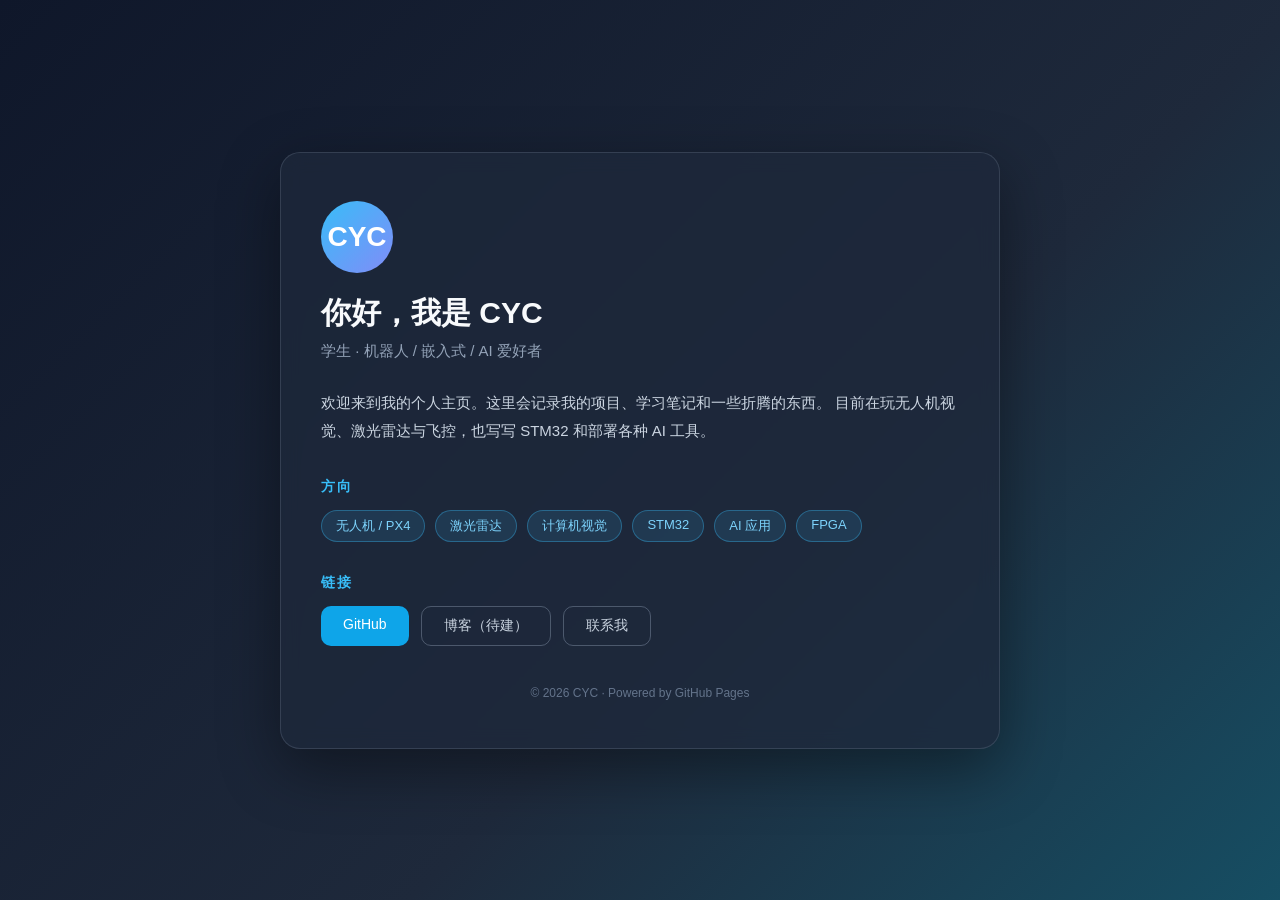
==== index.html @ 7497522f "init: 个人主页第一版" ====
<!DOCTYPE html>
<html lang="zh-CN">
<head>
<meta charset="UTF-8">
<meta name="viewport" content="width=device-width, initial-scale=1.0">
<title>CYC 的主页</title>
<style>
  * { margin: 0; padding: 0; box-sizing: border-box; }
  body {
    font-family: "PingFang SC", "Microsoft YaHei", "Noto Sans CJK SC", sans-serif;
    background: linear-gradient(135deg, #0f172a 0%, #1e293b 60%, #164e63 100%);
    color: #e2e8f0;
    min-height: 100vh;
    display: flex;
    align-items: center;
    justify-content: center;
    padding: 24px;
  }
  .card {
    max-width: 720px;
    width: 100%;
    background: rgba(30, 41, 59, 0.75);
    border: 1px solid rgba(148, 163, 184, 0.2);
    border-radius: 20px;
    padding: 48px 40px;
    backdrop-filter: blur(10px);
    box-shadow: 0 20px 60px rgba(0,0,0,0.4);
  }
  .avatar {
    width: 72px; height: 72px;
    border-radius: 50%;
    background: linear-gradient(135deg, #38bdf8, #818cf8);
    display: flex; align-items: center; justify-content: center;
    font-size: 28px; font-weight: 700; color: #fff;
    margin-bottom: 20px;
  }
  h1 { font-size: 30px; margin-bottom: 8px; color: #f8fafc; }
  .subtitle { color: #94a3b8; font-size: 15px; margin-bottom: 28px; }
  .intro { line-height: 1.9; font-size: 15px; color: #cbd5e1; margin-bottom: 32px; }
  h2 {
    font-size: 14px; letter-spacing: 2px; text-transform: uppercase;
    color: #38bdf8; margin-bottom: 14px;
  }
  .tags { display: flex; flex-wrap: wrap; gap: 10px; margin-bottom: 32px; }
  .tag {
    background: rgba(56, 189, 248, 0.12);
    border: 1px solid rgba(56, 189, 248, 0.35);
    color: #7dd3fc;
    padding: 6px 14px;
    border-radius: 999px;
    font-size: 13px;
  }
  .links { display: flex; flex-wrap: wrap; gap: 12px; }
  .btn {
    display: inline-block;
    padding: 10px 22px;
    border-radius: 10px;
    text-decoration: none;
    font-size: 14px;
    transition: all .2s ease;
  }
  .btn-primary { background: #0ea5e9; color: #fff; }
  .btn-primary:hover { background: #0284c7; transform: translateY(-2px); }
  .btn-ghost { border: 1px solid rgba(148,163,184,.4); color: #cbd5e1; }
  .btn-ghost:hover { border-color: #38bdf8; color: #7dd3fc; transform: translateY(-2px); }
  footer { margin-top: 40px; color: #64748b; font-size: 12px; text-align: center; }
</style>
</head>
<body>
  <main class="card">
    <div class="avatar">CYC</div>
    <h1>你好，我是 CYC</h1>
    <p class="subtitle">学生 · 机器人 / 嵌入式 / AI 爱好者</p>
    <p class="intro">
      欢迎来到我的个人主页。这里会记录我的项目、学习笔记和一些折腾的东西。
      目前在玩无人机视觉、激光雷达与飞控，也写写 STM32 和部署各种 AI 工具。
    </p>

    <h2>方向</h2>
    <div class="tags">
      <span class="tag">无人机 / PX4</span>
      <span class="tag">激光雷达</span>
      <span class="tag">计算机视觉</span>
      <span class="tag">STM32</span>
      <span class="tag">AI 应用</span>
      <span class="tag">FPGA</span>
    </div>

    <h2>链接</h2>
    <div class="links">
      <a class="btn btn-primary" href="https://github.com/zmjjcjb" target="_blank" rel="noopener">GitHub</a>
      <a class="btn btn-ghost" href="#" >博客（待建）</a>
      <a class="btn btn-ghost" href="mailto:you@example.com">联系我</a>
    </div>

    <footer>© 2026 CYC · Powered by GitHub Pages</footer>
  </main>
</body>
</html>
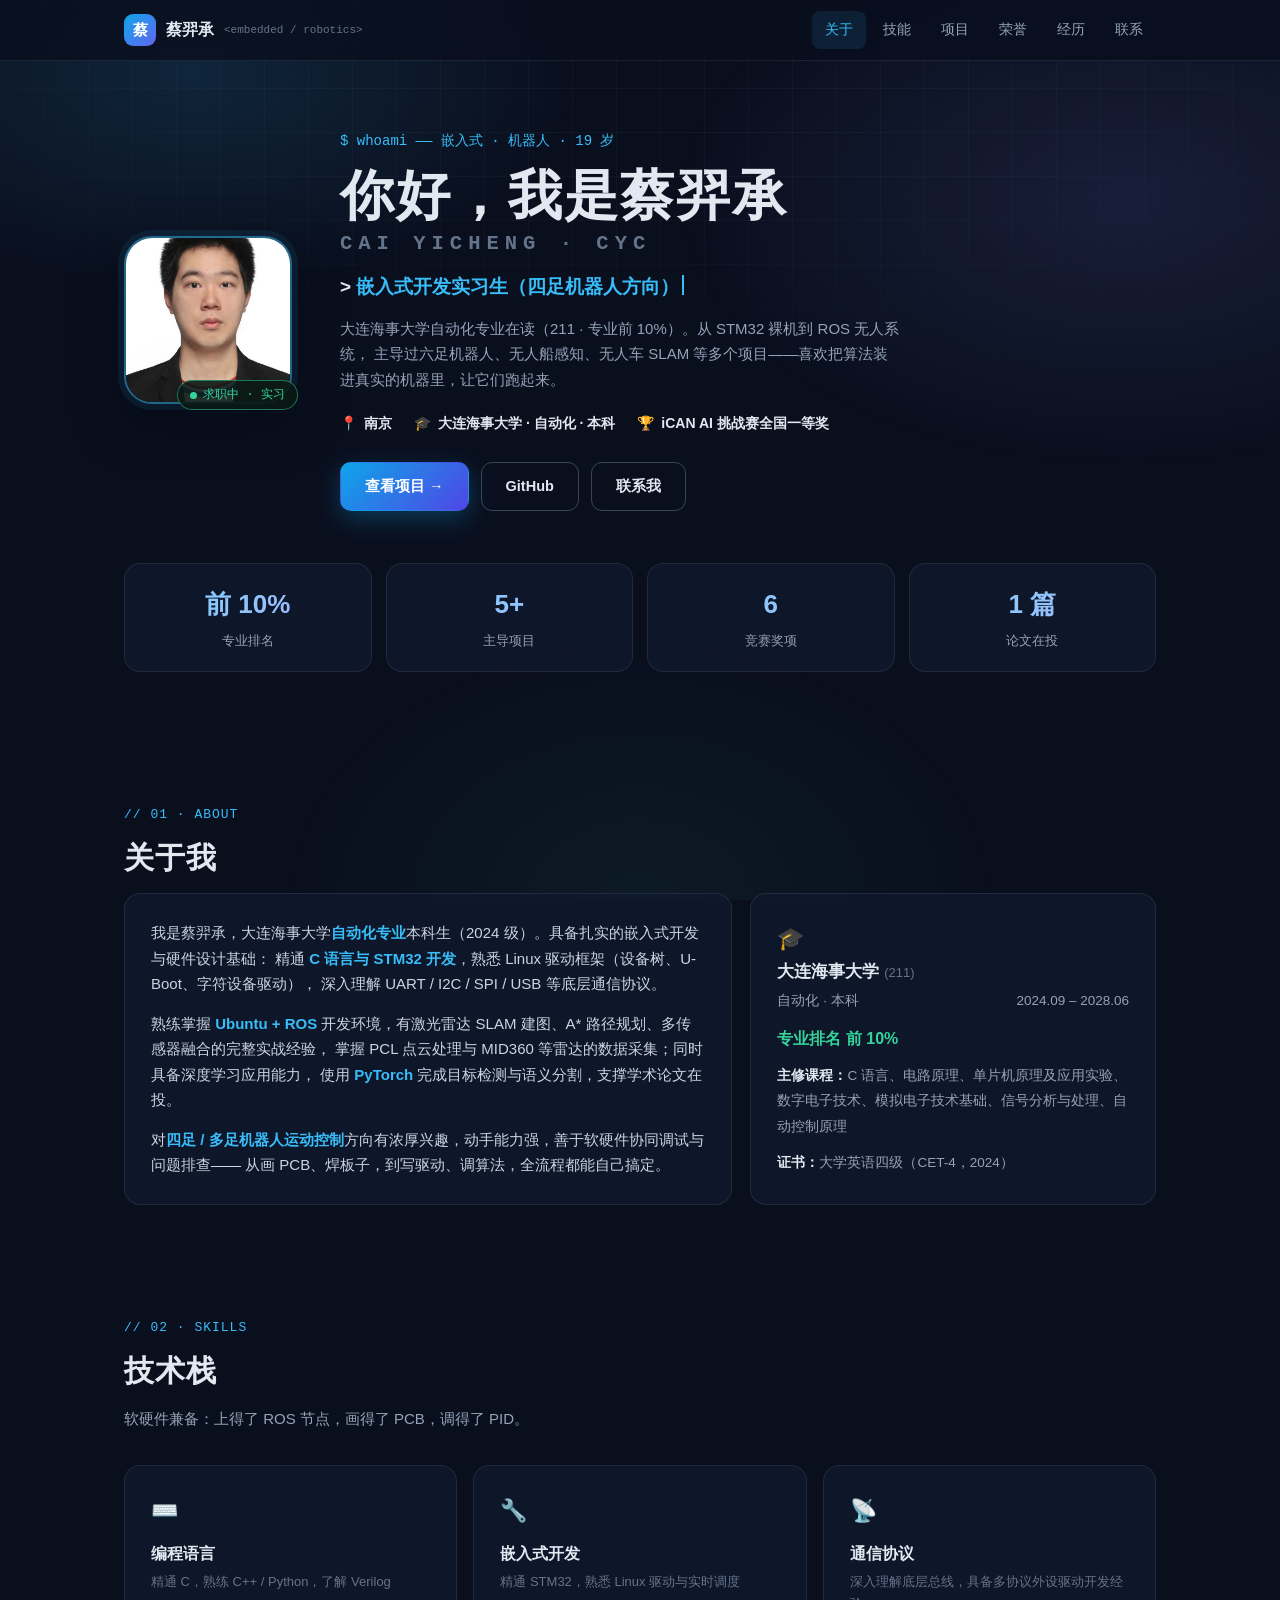
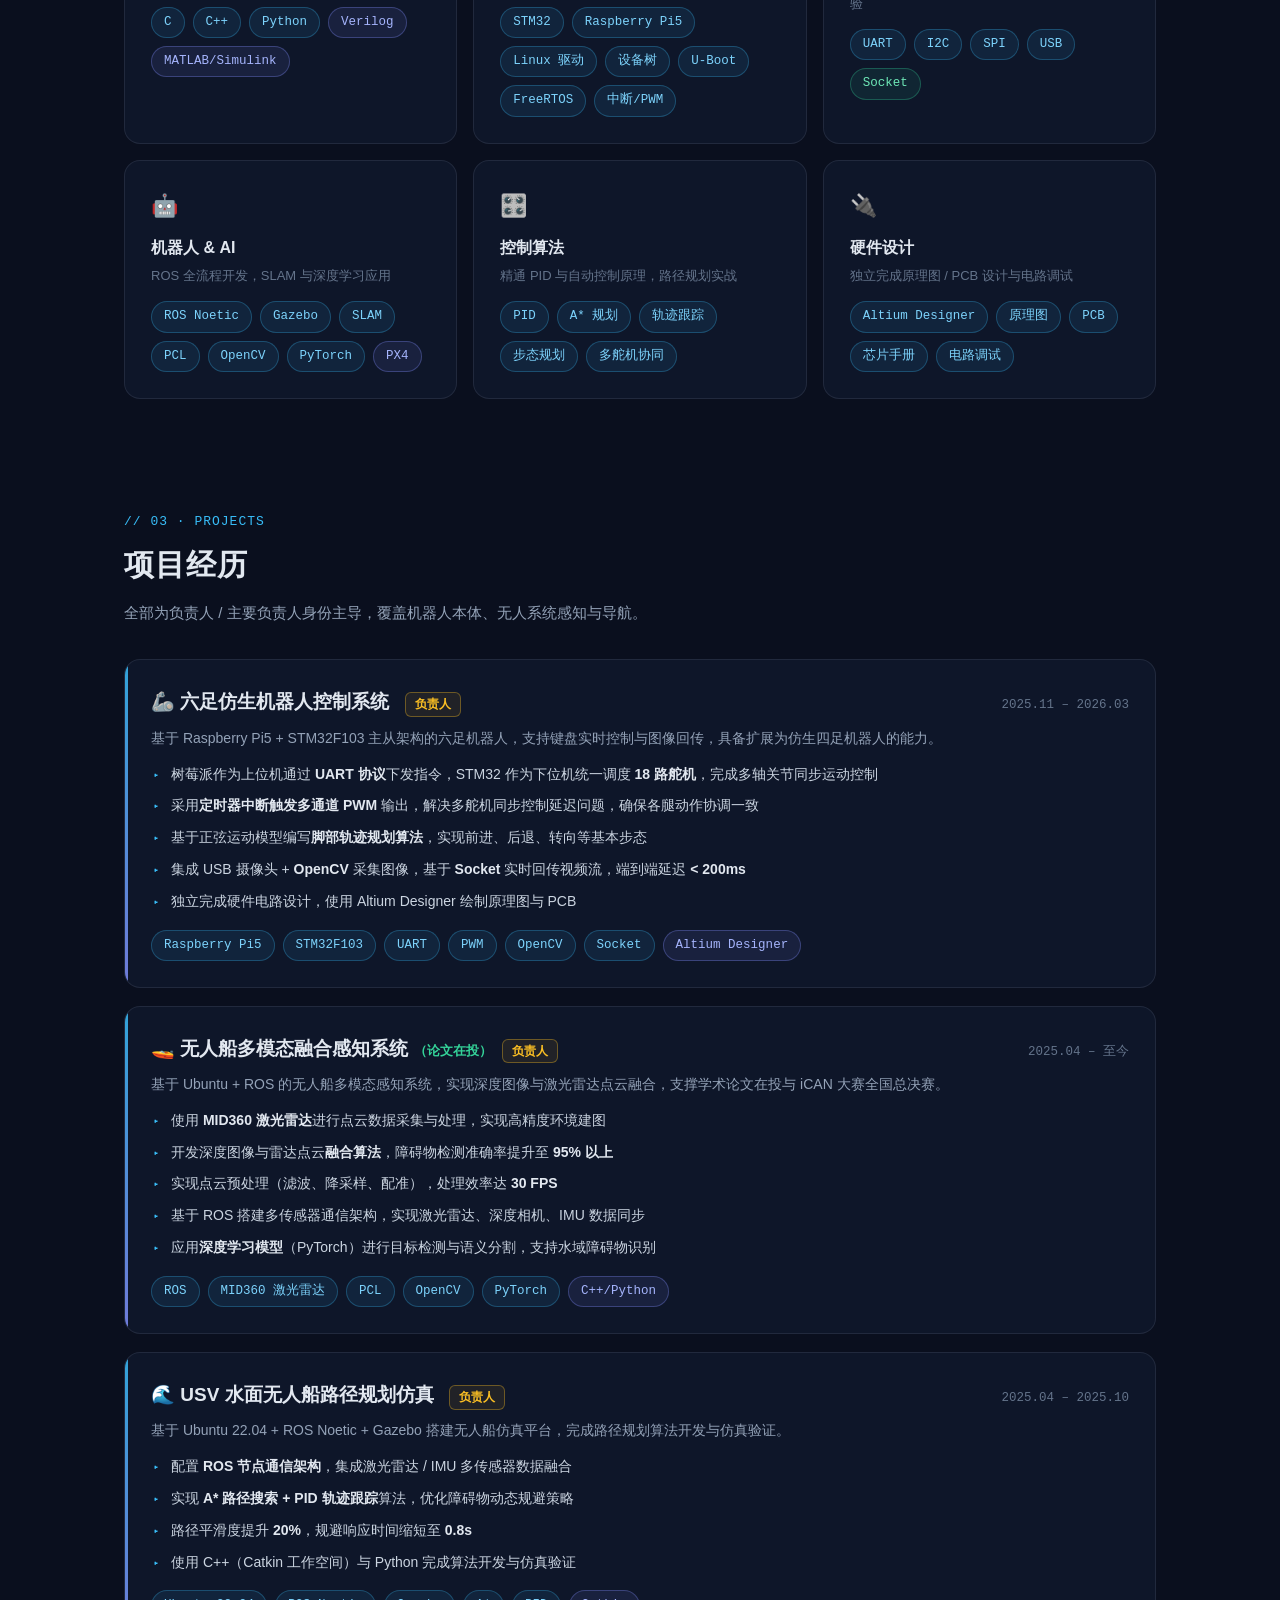
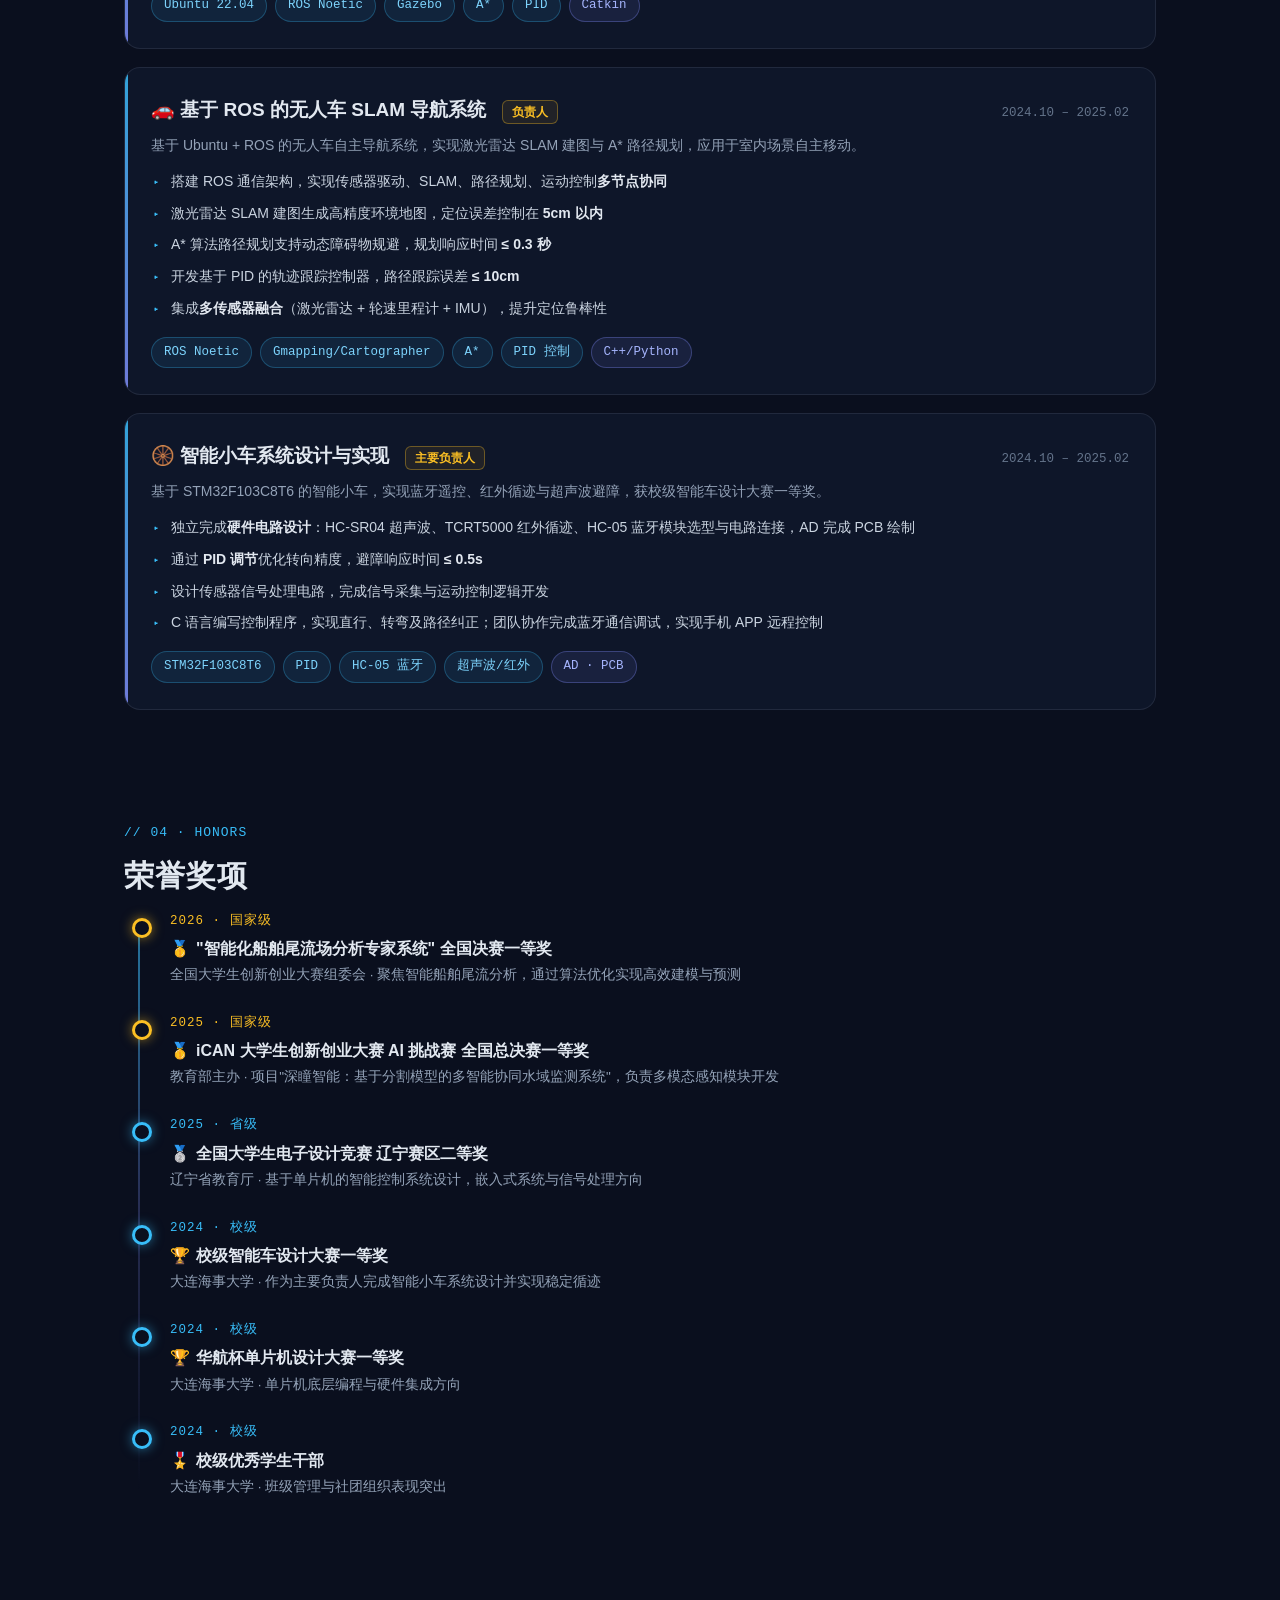
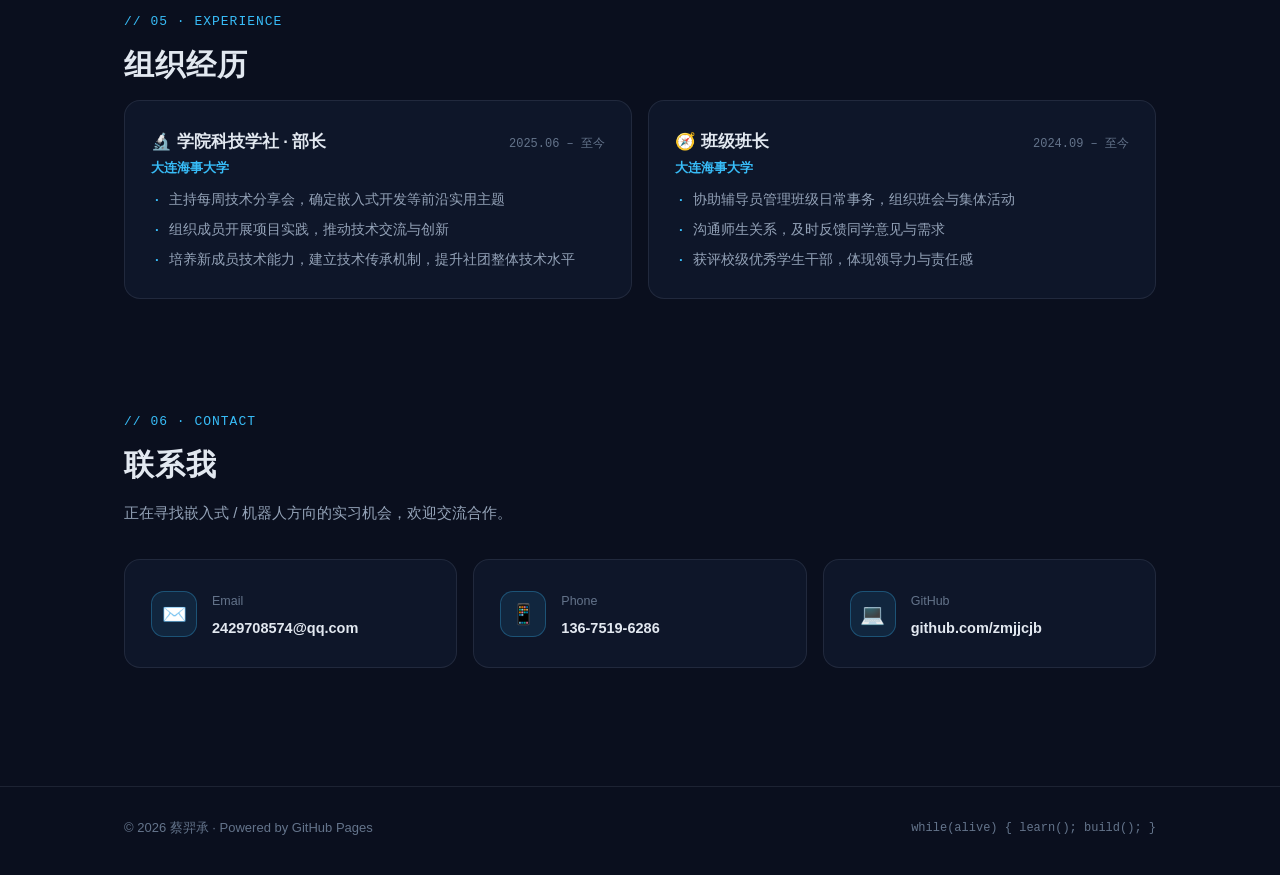
==== commit f30918e4: "feat: 基于简历重构个人主页（头像/关于/技能/项目/荣誉/经历/联系）" ====
--- a/index.html
+++ b/index.html
@@ -3,97 +3,648 @@
 <head>
 <meta charset="UTF-8">
 <meta name="viewport" content="width=device-width, initial-scale=1.0">
-<title>CYC 的主页</title>
+<title>蔡羿承 · 个人主页 | 嵌入式 / 机器人开发</title>
+<meta name="description" content="蔡羿承 —— 大连海事大学自动化专业本科生，专注嵌入式开发与机器人运动控制：STM32、Linux 驱动、ROS、SLAM、四足/六足机器人。">
+<link rel="icon" href="data:image/svg+xml,%3Csvg xmlns='http://www.w3.org/2000/svg' viewBox='0 0 100 100'%3E%3Crect width='100' height='100' rx='20' fill='%230ea5e9'/%3E%3Ctext x='50' y='68' font-size='52' text-anchor='middle' fill='white' font-family='sans-serif' font-weight='bold'%3E蔡%3C/text%3E%3C/svg%3E">
 <style>
+  :root {
+    --bg: #0a0f1e;
+    --bg-soft: #0d1526;
+    --card: rgba(17, 26, 46, .72);
+    --card-hover: rgba(23, 34, 58, .85);
+    --border: rgba(148, 163, 184, .14);
+    --border-hover: rgba(56, 189, 248, .45);
+    --text: #e2e8f0;
+    --muted: #94a3b8;
+    --dim: #64748b;
+    --accent: #38bdf8;
+    --accent-2: #818cf8;
+    --green: #34d399;
+    --amber: #fbbf24;
+    --mono: "JetBrains Mono", "SFMono-Regular", Consolas, "Courier New", monospace;
+  }
   * { margin: 0; padding: 0; box-sizing: border-box; }
+  html { scroll-behavior: smooth; }
   body {
-    font-family: "PingFang SC", "Microsoft YaHei", "Noto Sans CJK SC", sans-serif;
-    background: linear-gradient(135deg, #0f172a 0%, #1e293b 60%, #164e63 100%);
-    color: #e2e8f0;
-    min-height: 100vh;
-    display: flex;
-    align-items: center;
-    justify-content: center;
-    padding: 24px;
-  }
+    font-family: "PingFang SC", "HarmonyOS Sans SC", "Microsoft YaHei", "Noto Sans CJK SC", sans-serif;
+    background: var(--bg);
+    color: var(--text);
+    line-height: 1.7;
+    overflow-x: hidden;
+  }
+  ::selection { background: rgba(56, 189, 248, .35); }
+
+  /* ---------- 背景装饰：网格 + 光晕 ---------- */
+  .bg-deco { position: fixed; inset: 0; z-index: -1; pointer-events: none; }
+  .bg-deco::before {
+    content: ""; position: absolute; inset: 0;
+    background-image:
+      linear-gradient(rgba(148,163,184,.05) 1px, transparent 1px),
+      linear-gradient(90deg, rgba(148,163,184,.05) 1px, transparent 1px);
+    background-size: 44px 44px;
+    mask-image: radial-gradient(ellipse 90% 60% at 50% 0%, #000 30%, transparent 75%);
+  }
+  .bg-deco::after {
+    content: ""; position: absolute; inset: 0;
+    background:
+      radial-gradient(600px 340px at 15% 8%, rgba(56,189,248,.13), transparent 65%),
+      radial-gradient(700px 420px at 88% 22%, rgba(129,140,248,.12), transparent 65%),
+      radial-gradient(520px 380px at 50% 100%, rgba(52,211,153,.06), transparent 70%);
+  }
+
+  .wrap { max-width: 1080px; margin: 0 auto; padding: 0 24px; }
+
+  /* ---------- 导航 ---------- */
+  nav {
+    position: fixed; top: 0; left: 0; right: 0; z-index: 100;
+    background: rgba(10, 15, 30, .78);
+    backdrop-filter: blur(14px);
+    -webkit-backdrop-filter: blur(14px);
+    border-bottom: 1px solid var(--border);
+  }
+  .nav-inner { display: flex; align-items: center; justify-content: space-between; height: 60px; }
+  .logo { display: flex; align-items: center; gap: 10px; text-decoration: none; color: var(--text); font-weight: 700; }
+  .logo-chip {
+    width: 32px; height: 32px; border-radius: 9px; flex: none;
+    background: linear-gradient(135deg, #0ea5e9, #6366f1);
+    display: grid; place-items: center; font-size: 15px; color: #fff;
+  }
+  .logo small { color: var(--dim); font-weight: 400; font-family: var(--mono); font-size: 11px; }
+  .nav-links { display: flex; gap: 4px; }
+  .nav-links a {
+    color: var(--muted); text-decoration: none; font-size: 14px;
+    padding: 7px 13px; border-radius: 8px; transition: all .2s;
+  }
+  .nav-links a:hover { color: var(--text); background: rgba(148,163,184,.08); }
+  .nav-links a.active { color: var(--accent); background: rgba(56,189,248,.1); }
+  #menuBtn { display: none; background: none; border: 1px solid var(--border); color: var(--text); border-radius: 8px; width: 36px; height: 36px; cursor: pointer; font-size: 16px; }
+
+  /* ---------- 通用 ---------- */
+  section { padding: 92px 0 20px; }
+  .sec-label { font-family: var(--mono); color: var(--accent); font-size: 13px; letter-spacing: 1px; }
+  .sec-title { font-size: 30px; font-weight: 800; margin: 6px 0 10px; letter-spacing: 1px; }
+  .sec-desc { color: var(--muted); max-width: 640px; margin-bottom: 34px; font-size: 15px; }
+  .reveal { opacity: 0; transform: translateY(26px); transition: opacity .7s ease, transform .7s ease; }
+  .reveal.on { opacity: 1; transform: none; }
+
   .card {
-    max-width: 720px;
-    width: 100%;
-    background: rgba(30, 41, 59, 0.75);
-    border: 1px solid rgba(148, 163, 184, 0.2);
-    border-radius: 20px;
-    padding: 48px 40px;
-    backdrop-filter: blur(10px);
-    box-shadow: 0 20px 60px rgba(0,0,0,0.4);
-  }
-  .avatar {
-    width: 72px; height: 72px;
-    border-radius: 50%;
-    background: linear-gradient(135deg, #38bdf8, #818cf8);
-    display: flex; align-items: center; justify-content: center;
-    font-size: 28px; font-weight: 700; color: #fff;
-    margin-bottom: 20px;
-  }
-  h1 { font-size: 30px; margin-bottom: 8px; color: #f8fafc; }
-  .subtitle { color: #94a3b8; font-size: 15px; margin-bottom: 28px; }
-  .intro { line-height: 1.9; font-size: 15px; color: #cbd5e1; margin-bottom: 32px; }
-  h2 {
-    font-size: 14px; letter-spacing: 2px; text-transform: uppercase;
-    color: #38bdf8; margin-bottom: 14px;
-  }
-  .tags { display: flex; flex-wrap: wrap; gap: 10px; margin-bottom: 32px; }
+    background: var(--card); border: 1px solid var(--border);
+    border-radius: 16px; padding: 26px;
+    transition: transform .25s ease, border-color .25s ease, background .25s ease;
+  }
+  .card:hover { transform: translateY(-4px); border-color: var(--border-hover); background: var(--card-hover); }
+
   .tag {
-    background: rgba(56, 189, 248, 0.12);
-    border: 1px solid rgba(56, 189, 248, 0.35);
-    color: #7dd3fc;
-    padding: 6px 14px;
-    border-radius: 999px;
-    font-size: 13px;
-  }
-  .links { display: flex; flex-wrap: wrap; gap: 12px; }
+    display: inline-block; padding: 4px 12px; border-radius: 999px;
+    font-size: 12.5px; font-family: var(--mono);
+    background: rgba(56,189,248,.09); border: 1px solid rgba(56,189,248,.28); color: #7dd3fc;
+  }
+  .tag.v { background: rgba(129,140,248,.1); border-color: rgba(129,140,248,.32); color: #a5b4fc; }
+  .tag.g { background: rgba(52,211,153,.09); border-color: rgba(52,211,153,.3); color: #6ee7b7; }
+
+  /* ---------- Hero ---------- */
+  #hero { padding-top: 130px; padding-bottom: 40px; }
+  .hero-grid { display: flex; align-items: center; gap: 48px; }
+  .avatar-box { position: relative; flex: none; }
+  .avatar-box img {
+    width: 168px; height: 168px; border-radius: 28px; object-fit: cover; display: block;
+    border: 2px solid rgba(56,189,248,.5);
+    box-shadow: 0 0 0 6px rgba(56,189,248,.08), 0 18px 50px rgba(2,8,20,.6);
+  }
+  .avatar-dot {
+    position: absolute; right: -6px; bottom: -6px;
+    background: rgba(10,25,20,.9); border: 1px solid rgba(52,211,153,.5);
+    color: var(--green); border-radius: 999px; padding: 4px 12px; font-size: 12px; font-family: var(--mono);
+    display: flex; align-items: center; gap: 6px;
+  }
+  .avatar-dot i { width: 7px; height: 7px; border-radius: 50%; background: var(--green); animation: blink 1.6s infinite; }
+  @keyframes blink { 50% { opacity: .25; } }
+  .hero-kicker { font-family: var(--mono); color: var(--accent); font-size: 14px; margin-bottom: 10px; }
+  h1.hero-name { font-size: clamp(38px, 6vw, 54px); font-weight: 900; letter-spacing: 2px; line-height: 1.15; }
+  h1.hero-name .en {
+    display: block; font-size: .38em; font-weight: 600; letter-spacing: 6px;
+    color: var(--dim); font-family: var(--mono); margin-top: 6px; text-transform: uppercase;
+  }
+  .typed-line { font-size: 19px; margin: 16px 0 12px; color: var(--text); font-weight: 600; }
+  .typed-line #typed { color: var(--accent); }
+  .typed-line .cursor { display: inline-block; width: 2px; height: 1.1em; background: var(--accent); vertical-align: -2px; margin-left: 3px; animation: blink 1s infinite; }
+  .hero-bio { color: var(--muted); max-width: 560px; font-size: 15px; }
+  .hero-meta { display: flex; flex-wrap: wrap; gap: 10px 22px; margin: 20px 0 26px; color: var(--muted); font-size: 14px; }
+  .hero-meta span { display: inline-flex; align-items: center; gap: 7px; }
+  .hero-meta b { color: var(--text); font-weight: 600; }
+  .hero-cta { display: flex; flex-wrap: wrap; gap: 12px; }
   .btn {
-    display: inline-block;
-    padding: 10px 22px;
-    border-radius: 10px;
-    text-decoration: none;
-    font-size: 14px;
-    transition: all .2s ease;
-  }
-  .btn-primary { background: #0ea5e9; color: #fff; }
-  .btn-primary:hover { background: #0284c7; transform: translateY(-2px); }
-  .btn-ghost { border: 1px solid rgba(148,163,184,.4); color: #cbd5e1; }
-  .btn-ghost:hover { border-color: #38bdf8; color: #7dd3fc; transform: translateY(-2px); }
-  footer { margin-top: 40px; color: #64748b; font-size: 12px; text-align: center; }
+    display: inline-flex; align-items: center; gap: 8px;
+    padding: 11px 24px; border-radius: 11px; font-size: 14.5px; font-weight: 600;
+    text-decoration: none; transition: all .2s; border: 1px solid transparent;
+  }
+  .btn-primary { background: linear-gradient(135deg, #0ea5e9, #4f46e5); color: #fff; box-shadow: 0 8px 24px rgba(14,165,233,.28); }
+  .btn-primary:hover { transform: translateY(-2px); box-shadow: 0 12px 30px rgba(14,165,233,.4); }
+  .btn-ghost { border-color: rgba(148,163,184,.35); color: var(--text); }
+  .btn-ghost:hover { border-color: var(--accent); color: var(--accent); transform: translateY(-2px); }
+
+  .stats { display: grid; grid-template-columns: repeat(4, 1fr); gap: 14px; margin-top: 52px; }
+  .stat { text-align: center; padding: 18px 8px; }
+  .stat b { display: block; font-size: 26px; font-weight: 800; background: linear-gradient(120deg, #7dd3fc, #a5b4fc); -webkit-background-clip: text; background-clip: text; color: transparent; }
+  .stat span { font-size: 13px; color: var(--muted); }
+
+  /* ---------- 关于 ---------- */
+  .about-grid { display: grid; grid-template-columns: 1.5fr 1fr; gap: 18px; }
+  .about-text p { color: #cbd5e1; font-size: 15px; margin-bottom: 14px; }
+  .about-text p:last-child { margin-bottom: 0; }
+  .about-text em { color: var(--accent); font-style: normal; font-weight: 600; }
+  .edu-card h3 { font-size: 17px; margin-bottom: 4px; }
+  .edu-card .school-line { display: flex; justify-content: space-between; gap: 10px; color: var(--muted); font-size: 13.5px; margin-bottom: 12px; }
+  .edu-card .rank { color: var(--green); font-weight: 700; }
+  .edu-courses { font-size: 13.5px; color: var(--muted); line-height: 1.9; }
+  .edu-courses b { color: var(--text); font-weight: 600; }
+
+  /* ---------- 技能 ---------- */
+  .skills-grid { display: grid; grid-template-columns: repeat(3, 1fr); gap: 16px; }
+  .skill-card .icon { font-size: 22px; }
+  .skill-card h3 { font-size: 16px; margin: 10px 0 4px; }
+  .skill-card p { font-size: 13px; color: var(--dim); margin-bottom: 14px; }
+  .skill-tags { display: flex; flex-wrap: wrap; gap: 8px; }
+
+  /* ---------- 项目 ---------- */
+  .proj-list { display: flex; flex-direction: column; gap: 18px; }
+  .proj { position: relative; overflow: hidden; }
+  .proj::before {
+    content: ""; position: absolute; left: 0; top: 0; bottom: 0; width: 3px;
+    background: linear-gradient(180deg, var(--accent), var(--accent-2));
+    opacity: .85;
+  }
+  .proj-head { display: flex; align-items: baseline; justify-content: space-between; flex-wrap: wrap; gap: 8px; }
+  .proj-head h3 { font-size: 19px; font-weight: 800; }
+  .proj-head h3 .hl { color: var(--accent); }
+  .proj-date { font-family: var(--mono); color: var(--dim); font-size: 12.5px; }
+  .proj-role { display: inline-block; font-size: 12px; color: var(--amber); border: 1px solid rgba(251,191,36,.35); background: rgba(251,191,36,.08); border-radius: 6px; padding: 1px 9px; margin-left: 10px; font-weight: 600; }
+  .proj-brief { color: var(--muted); font-size: 14px; margin: 8px 0 12px; }
+  .proj ul { list-style: none; display: grid; gap: 8px; margin-bottom: 16px; }
+  .proj li { position: relative; padding-left: 20px; color: #cbd5e1; font-size: 14px; }
+  .proj li::before { content: "▸"; position: absolute; left: 2px; color: var(--accent); font-size: 12px; top: 2px; }
+  .proj li b { color: var(--text); }
+  .proj-tags { display: flex; flex-wrap: wrap; gap: 8px; }
+
+  /* ---------- 荣誉时间线 ---------- */
+  .timeline { position: relative; margin-left: 6px; }
+  .timeline::before { content: ""; position: absolute; left: 8px; top: 8px; bottom: 8px; width: 2px; background: linear-gradient(180deg, rgba(56,189,248,.6), rgba(129,140,248,.25), transparent); }
+  .tl-item { position: relative; padding: 0 0 26px 40px; }
+  .tl-item:last-child { padding-bottom: 0; }
+  .tl-item::before {
+    content: ""; position: absolute; left: 2px; top: 7px; width: 14px; height: 14px; border-radius: 50%;
+    background: var(--bg); border: 3px solid var(--accent); box-shadow: 0 0 12px rgba(56,189,248,.55);
+  }
+  .tl-item.gold::before { border-color: var(--amber); box-shadow: 0 0 12px rgba(251,191,36,.55); }
+  .tl-year { font-family: var(--mono); color: var(--accent); font-size: 12.5px; letter-spacing: 1px; }
+  .tl-item.gold .tl-year { color: var(--amber); }
+  .tl-item h4 { font-size: 16px; margin: 3px 0 2px; }
+  .tl-item h4 .medal { margin-right: 6px; }
+  .tl-item p { color: var(--muted); font-size: 13.5px; }
+
+  /* ---------- 经历 ---------- */
+  .exp-grid { display: grid; grid-template-columns: 1fr 1fr; gap: 16px; }
+  .exp-card .exp-head { display: flex; justify-content: space-between; align-items: baseline; flex-wrap: wrap; gap: 6px; }
+  .exp-card h3 { font-size: 16.5px; }
+  .exp-card .exp-date { font-family: var(--mono); color: var(--dim); font-size: 12px; }
+  .exp-card .exp-role { color: var(--accent); font-size: 13px; font-weight: 600; margin: 2px 0 10px; }
+  .exp-card ul { list-style: none; display: grid; gap: 7px; }
+  .exp-card li { position: relative; padding-left: 18px; color: var(--muted); font-size: 13.5px; }
+  .exp-card li::before { content: "·"; position: absolute; left: 4px; color: var(--accent); font-weight: 900; }
+
+  /* ---------- 联系 / 页脚 ---------- */
+  #contact .contact-cards { display: grid; grid-template-columns: repeat(3, 1fr); gap: 16px; margin-bottom: 8px; }
+  .ccard { display: flex; align-items: center; gap: 15px; text-decoration: none; color: var(--text); }
+  .ccard .ci {
+    width: 46px; height: 46px; border-radius: 13px; flex: none;
+    display: grid; place-items: center; font-size: 20px;
+    background: rgba(56,189,248,.1); border: 1px solid rgba(56,189,248,.3);
+  }
+  .ccard .ct { font-size: 12.5px; color: var(--dim); }
+  .ccard .cv { font-size: 14.5px; font-weight: 600; word-break: break-all; }
+  .ccard:hover .cv { color: var(--accent); }
+  footer { border-top: 1px solid var(--border); margin-top: 90px; padding: 30px 0 36px; }
+  .foot-inner { display: flex; justify-content: space-between; align-items: center; flex-wrap: wrap; gap: 12px; color: var(--dim); font-size: 13px; }
+  .foot-inner .mono { font-family: var(--mono); font-size: 12px; }
+
+  /* ---------- 响应式 ---------- */
+  @media (max-width: 860px) {
+    .skills-grid { grid-template-columns: repeat(2, 1fr); }
+    .about-grid, .exp-grid { grid-template-columns: 1fr; }
+    .stats { grid-template-columns: repeat(2, 1fr); }
+    #contact .contact-cards { grid-template-columns: 1fr; }
+  }
+  @media (max-width: 680px) {
+    .nav-links {
+      position: absolute; top: 60px; right: 16px; flex-direction: column;
+      background: rgba(13,21,38,.97); border: 1px solid var(--border); border-radius: 14px;
+      padding: 10px; width: 160px; display: none; box-shadow: 0 16px 40px rgba(0,0,0,.5);
+    }
+    .nav-links.open { display: flex; }
+    #menuBtn { display: block; }
+    .hero-grid { flex-direction: column; align-items: flex-start; gap: 28px; }
+    .skills-grid { grid-template-columns: 1fr; }
+    section { padding-top: 72px; }
+    #hero { padding-top: 104px; }
+  }
 </style>
 </head>
 <body>
-  <main class="card">
-    <div class="avatar">CYC</div>
-    <h1>你好，我是 CYC</h1>
-    <p class="subtitle">学生 · 机器人 / 嵌入式 / AI 爱好者</p>
-    <p class="intro">
-      欢迎来到我的个人主页。这里会记录我的项目、学习笔记和一些折腾的东西。
-      目前在玩无人机视觉、激光雷达与飞控，也写写 STM32 和部署各种 AI 工具。
-    </p>
-
-    <h2>方向</h2>
-    <div class="tags">
-      <span class="tag">无人机 / PX4</span>
-      <span class="tag">激光雷达</span>
-      <span class="tag">计算机视觉</span>
-      <span class="tag">STM32</span>
-      <span class="tag">AI 应用</span>
-      <span class="tag">FPGA</span>
-    </div>
-
-    <h2>链接</h2>
-    <div class="links">
-      <a class="btn btn-primary" href="https://github.com/zmjjcjb" target="_blank" rel="noopener">GitHub</a>
-      <a class="btn btn-ghost" href="#" >博客（待建）</a>
-      <a class="btn btn-ghost" href="mailto:you@example.com">联系我</a>
-    </div>
-
-    <footer>© 2026 CYC · Powered by GitHub Pages</footer>
-  </main>
+
+<div class="bg-deco"></div>
+
+<!-- ================= 导航 ================= -->
+<nav>
+  <div class="wrap nav-inner">
+    <a class="logo" href="#hero">
+      <span class="logo-chip">蔡</span>
+      蔡羿承 <small>&lt;embedded / robotics&gt;</small>
+    </a>
+    <div class="nav-links" id="navLinks">
+      <a href="#about">关于</a>
+      <a href="#skills">技能</a>
+      <a href="#projects">项目</a>
+      <a href="#honors">荣誉</a>
+      <a href="#exp">经历</a>
+      <a href="#contact">联系</a>
+    </div>
+    <button id="menuBtn" aria-label="菜单">☰</button>
+  </div>
+</nav>
+
+<!-- ================= 首屏 ================= -->
+<section id="hero">
+  <div class="wrap">
+    <div class="hero-grid">
+      <div class="avatar-box reveal">
+        <img src="avatar.jpg" alt="蔡羿承证件照">
+        <span class="avatar-dot"><i></i>求职中 · 实习</span>
+      </div>
+      <div class="reveal">
+        <div class="hero-kicker">$ whoami —— 嵌入式 · 机器人 · 19 岁</div>
+        <h1 class="hero-name">你好，我是蔡羿承<span class="en">Cai Yicheng · CYC</span></h1>
+        <p class="typed-line">&gt; <span id="typed"></span><span class="cursor"></span></p>
+        <p class="hero-bio">
+          大连海事大学自动化专业在读（211 · 专业前 10%）。从 STM32 裸机到 ROS 无人系统，
+          主导过六足机器人、无人船感知、无人车 SLAM 等多个项目——喜欢把算法装进真实的机器里，让它们跑起来。
+        </p>
+        <div class="hero-meta">
+          <span>📍 <b>南京</b></span>
+          <span>🎓 <b>大连海事大学 · 自动化 · 本科</b></span>
+          <span>🏆 <b>iCAN AI 挑战赛全国一等奖</b></span>
+        </div>
+        <div class="hero-cta">
+          <a class="btn btn-primary" href="#projects">查看项目 →</a>
+          <a class="btn btn-ghost" href="https://github.com/zmjjcjb" target="_blank" rel="noopener">GitHub</a>
+          <a class="btn btn-ghost" href="mailto:2429708574@qq.com">联系我</a>
+        </div>
+      </div>
+    </div>
+
+    <div class="stats reveal">
+      <div class="card stat"><b>前 10%</b><span>专业排名</span></div>
+      <div class="card stat"><b>5+</b><span>主导项目</span></div>
+      <div class="card stat"><b>6</b><span>竞赛奖项</span></div>
+      <div class="card stat"><b>1 篇</b><span>论文在投</span></div>
+    </div>
+  </div>
+</section>
+
+<!-- ================= 关于 ================= -->
+<section id="about">
+  <div class="wrap">
+    <div class="sec-label reveal">// 01 · ABOUT</div>
+    <h2 class="sec-title reveal">关于我</h2>
+    <div class="about-grid">
+      <div class="card about-text reveal">
+        <p>
+          我是蔡羿承，大连海事大学<em>自动化专业</em>本科生（2024 级）。具备扎实的嵌入式开发与硬件设计基础：
+          精通 <em>C 语言与 STM32 开发</em>，熟悉 Linux 驱动框架（设备树、U-Boot、字符设备驱动），
+          深入理解 UART / I2C / SPI / USB 等底层通信协议。
+        </p>
+        <p>
+          熟练掌握 <em>Ubuntu + ROS</em> 开发环境，有激光雷达 SLAM 建图、A* 路径规划、多传感器融合的完整实战经验，
+          掌握 PCL 点云处理与 MID360 等雷达的数据采集；同时具备深度学习应用能力，
+          使用 <em>PyTorch</em> 完成目标检测与语义分割，支撑学术论文在投。
+        </p>
+        <p>
+          对<em>四足 / 多足机器人运动控制</em>方向有浓厚兴趣，动手能力强，善于软硬件协同调试与问题排查——
+          从画 PCB、焊板子，到写驱动、调算法，全流程都能自己搞定。
+        </p>
+      </div>
+      <div class="card edu-card reveal">
+        <div class="icon" style="font-size:22px">🎓</div>
+        <h3>大连海事大学 <span style="color:var(--dim);font-size:13px;font-weight:400">(211)</span></h3>
+        <div class="school-line"><span>自动化 · 本科</span><span>2024.09 – 2028.06</span></div>
+        <p class="rank">专业排名 前 10%</p>
+        <div class="edu-courses" style="margin-top:10px">
+          <b>主修课程：</b>C 语言、电路原理、单片机原理及应用实验、数字电子技术、模拟电子技术基础、信号分析与处理、自动控制原理
+        </div>
+        <div class="edu-courses" style="margin-top:10px">
+          <b>证书：</b>大学英语四级（CET-4，2024）
+        </div>
+      </div>
+    </div>
+  </div>
+</section>
+
+<!-- ================= 技能 ================= -->
+<section id="skills">
+  <div class="wrap">
+    <div class="sec-label reveal">// 02 · SKILLS</div>
+    <h2 class="sec-title reveal">技术栈</h2>
+    <p class="sec-desc reveal">软硬件兼备：上得了 ROS 节点，画得了 PCB，调得了 PID。</p>
+    <div class="skills-grid">
+      <div class="card skill-card reveal">
+        <div class="icon">⌨️</div>
+        <h3>编程语言</h3>
+        <p>精通 C，熟练 C++ / Python，了解 Verilog</p>
+        <div class="skill-tags">
+          <span class="tag">C</span><span class="tag">C++</span><span class="tag">Python</span><span class="tag v">Verilog</span><span class="tag v">MATLAB/Simulink</span>
+        </div>
+      </div>
+      <div class="card skill-card reveal">
+        <div class="icon">🔧</div>
+        <h3>嵌入式开发</h3>
+        <p>精通 STM32，熟悉 Linux 驱动与实时调度</p>
+        <div class="skill-tags">
+          <span class="tag">STM32</span><span class="tag">Raspberry Pi5</span><span class="tag">Linux 驱动</span><span class="tag">设备树</span><span class="tag">U-Boot</span><span class="tag">FreeRTOS</span><span class="tag">中断/PWM</span>
+        </div>
+      </div>
+      <div class="card skill-card reveal">
+        <div class="icon">📡</div>
+        <h3>通信协议</h3>
+        <p>深入理解底层总线，具备多协议外设驱动开发经验</p>
+        <div class="skill-tags">
+          <span class="tag">UART</span><span class="tag">I2C</span><span class="tag">SPI</span><span class="tag">USB</span><span class="tag g">Socket</span>
+        </div>
+      </div>
+      <div class="card skill-card reveal">
+        <div class="icon">🤖</div>
+        <h3>机器人 & AI</h3>
+        <p>ROS 全流程开发，SLAM 与深度学习应用</p>
+        <div class="skill-tags">
+          <span class="tag">ROS Noetic</span><span class="tag">Gazebo</span><span class="tag">SLAM</span><span class="tag">PCL</span><span class="tag">OpenCV</span><span class="tag">PyTorch</span><span class="tag v">PX4</span>
+        </div>
+      </div>
+      <div class="card skill-card reveal">
+        <div class="icon">🎛️</div>
+        <h3>控制算法</h3>
+        <p>精通 PID 与自动控制原理，路径规划实战</p>
+        <div class="skill-tags">
+          <span class="tag">PID</span><span class="tag">A* 规划</span><span class="tag">轨迹跟踪</span><span class="tag">步态规划</span><span class="tag">多舵机协同</span>
+        </div>
+      </div>
+      <div class="card skill-card reveal">
+        <div class="icon">🔌</div>
+        <h3>硬件设计</h3>
+        <p>独立完成原理图 / PCB 设计与电路调试</p>
+        <div class="skill-tags">
+          <span class="tag">Altium Designer</span><span class="tag">原理图</span><span class="tag">PCB</span><span class="tag">芯片手册</span><span class="tag">电路调试</span>
+        </div>
+      </div>
+    </div>
+  </div>
+</section>
+
+<!-- ================= 项目 ================= -->
+<section id="projects">
+  <div class="wrap">
+    <div class="sec-label reveal">// 03 · PROJECTS</div>
+    <h2 class="sec-title reveal">项目经历</h2>
+    <p class="sec-desc reveal">全部为负责人 / 主要负责人身份主导，覆盖机器人本体、无人系统感知与导航。</p>
+    <div class="proj-list">
+
+      <div class="card proj reveal">
+        <div class="proj-head">
+          <h3>🦾 六足仿生机器人控制系统 <span class="proj-role">负责人</span></h3>
+          <span class="proj-date">2025.11 – 2026.03</span>
+        </div>
+        <p class="proj-brief">基于 Raspberry Pi5 + STM32F103 主从架构的六足机器人，支持键盘实时控制与图像回传，具备扩展为仿生四足机器人的能力。</p>
+        <ul>
+          <li>树莓派作为上位机通过 <b>UART 协议</b>下发指令，STM32 作为下位机统一调度 <b>18 路舵机</b>，完成多轴关节同步运动控制</li>
+          <li>采用<b>定时器中断触发多通道 PWM</b> 输出，解决多舵机同步控制延迟问题，确保各腿动作协调一致</li>
+          <li>基于正弦运动模型编写<b>脚部轨迹规划算法</b>，实现前进、后退、转向等基本步态</li>
+          <li>集成 USB 摄像头 + <b>OpenCV</b> 采集图像，基于 <b>Socket</b> 实时回传视频流，端到端延迟 <b>&lt; 200ms</b></li>
+          <li>独立完成硬件电路设计，使用 Altium Designer 绘制原理图与 PCB</li>
+        </ul>
+        <div class="proj-tags">
+          <span class="tag">Raspberry Pi5</span><span class="tag">STM32F103</span><span class="tag">UART</span><span class="tag">PWM</span><span class="tag">OpenCV</span><span class="tag">Socket</span><span class="tag v">Altium Designer</span>
+        </div>
+      </div>
+
+      <div class="card proj reveal">
+        <div class="proj-head">
+          <h3>🚤 无人船多模态融合感知系统 <span style="font-size:13px;color:var(--green);font-weight:600">（论文在投）</span><span class="proj-role">负责人</span></h3>
+          <span class="proj-date">2025.04 – 至今</span>
+        </div>
+        <p class="proj-brief">基于 Ubuntu + ROS 的无人船多模态感知系统，实现深度图像与激光雷达点云融合，支撑学术论文在投与 iCAN 大赛全国总决赛。</p>
+        <ul>
+          <li>使用 <b>MID360 激光雷达</b>进行点云数据采集与处理，实现高精度环境建图</li>
+          <li>开发深度图像与雷达点云<b>融合算法</b>，障碍物检测准确率提升至 <b>95% 以上</b></li>
+          <li>实现点云预处理（滤波、降采样、配准），处理效率达 <b>30 FPS</b></li>
+          <li>基于 ROS 搭建多传感器通信架构，实现激光雷达、深度相机、IMU 数据同步</li>
+          <li>应用<b>深度学习模型</b>（PyTorch）进行目标检测与语义分割，支持水域障碍物识别</li>
+        </ul>
+        <div class="proj-tags">
+          <span class="tag">ROS</span><span class="tag">MID360 激光雷达</span><span class="tag">PCL</span><span class="tag">OpenCV</span><span class="tag">PyTorch</span><span class="tag v">C++/Python</span>
+        </div>
+      </div>
+
+      <div class="card proj reveal">
+        <div class="proj-head">
+          <h3>🌊 USV 水面无人船路径规划仿真 <span class="proj-role">负责人</span></h3>
+          <span class="proj-date">2025.04 – 2025.10</span>
+        </div>
+        <p class="proj-brief">基于 Ubuntu 22.04 + ROS Noetic + Gazebo 搭建无人船仿真平台，完成路径规划算法开发与仿真验证。</p>
+        <ul>
+          <li>配置 <b>ROS 节点通信架构</b>，集成激光雷达 / IMU 多传感器数据融合</li>
+          <li>实现 <b>A* 路径搜索 + PID 轨迹跟踪</b>算法，优化障碍物动态规避策略</li>
+          <li>路径平滑度提升 <b>20%</b>，规避响应时间缩短至 <b>0.8s</b></li>
+          <li>使用 C++（Catkin 工作空间）与 Python 完成算法开发与仿真验证</li>
+        </ul>
+        <div class="proj-tags">
+          <span class="tag">Ubuntu 22.04</span><span class="tag">ROS Noetic</span><span class="tag">Gazebo</span><span class="tag">A*</span><span class="tag">PID</span><span class="tag v">Catkin</span>
+        </div>
+      </div>
+
+      <div class="card proj reveal">
+        <div class="proj-head">
+          <h3>🚗 基于 ROS 的无人车 SLAM 导航系统 <span class="proj-role">负责人</span></h3>
+          <span class="proj-date">2024.10 – 2025.02</span>
+        </div>
+        <p class="proj-brief">基于 Ubuntu + ROS 的无人车自主导航系统，实现激光雷达 SLAM 建图与 A* 路径规划，应用于室内场景自主移动。</p>
+        <ul>
+          <li>搭建 ROS 通信架构，实现传感器驱动、SLAM、路径规划、运动控制<b>多节点协同</b></li>
+          <li>激光雷达 SLAM 建图生成高精度环境地图，定位误差控制在 <b>5cm 以内</b></li>
+          <li>A* 算法路径规划支持动态障碍物规避，规划响应时间 <b>≤ 0.3 秒</b></li>
+          <li>开发基于 PID 的轨迹跟踪控制器，路径跟踪误差 <b>≤ 10cm</b></li>
+          <li>集成<b>多传感器融合</b>（激光雷达 + 轮速里程计 + IMU），提升定位鲁棒性</li>
+        </ul>
+        <div class="proj-tags">
+          <span class="tag">ROS Noetic</span><span class="tag">Gmapping/Cartographer</span><span class="tag">A*</span><span class="tag">PID 控制</span><span class="tag v">C++/Python</span>
+        </div>
+      </div>
+
+      <div class="card proj reveal">
+        <div class="proj-head">
+          <h3>🛞 智能小车系统设计与实现 <span class="proj-role">主要负责人</span></h3>
+          <span class="proj-date">2024.10 – 2025.02</span>
+        </div>
+        <p class="proj-brief">基于 STM32F103C8T6 的智能小车，实现蓝牙遥控、红外循迹与超声波避障，获校级智能车设计大赛一等奖。</p>
+        <ul>
+          <li>独立完成<b>硬件电路设计</b>：HC-SR04 超声波、TCRT5000 红外循迹、HC-05 蓝牙模块选型与电路连接，AD 完成 PCB 绘制</li>
+          <li>通过 <b>PID 调节</b>优化转向精度，避障响应时间 <b>≤ 0.5s</b></li>
+          <li>设计传感器信号处理电路，完成信号采集与运动控制逻辑开发</li>
+          <li>C 语言编写控制程序，实现直行、转弯及路径纠正；团队协作完成蓝牙通信调试，实现手机 APP 远程控制</li>
+        </ul>
+        <div class="proj-tags">
+          <span class="tag">STM32F103C8T6</span><span class="tag">PID</span><span class="tag">HC-05 蓝牙</span><span class="tag">超声波/红外</span><span class="tag v">AD · PCB</span>
+        </div>
+      </div>
+
+    </div>
+  </div>
+</section>
+
+<!-- ================= 荣誉 ================= -->
+<section id="honors">
+  <div class="wrap">
+    <div class="sec-label reveal">// 04 · HONORS</div>
+    <h2 class="sec-title reveal">荣誉奖项</h2>
+    <div class="timeline">
+      <div class="tl-item gold reveal">
+        <div class="tl-year">2026 · 国家级</div>
+        <h4><span class="medal">🥇</span>"智能化船舶尾流场分析专家系统" 全国决赛一等奖</h4>
+        <p>全国大学生创新创业大赛组委会 · 聚焦智能船舶尾流分析，通过算法优化实现高效建模与预测</p>
+      </div>
+      <div class="tl-item gold reveal">
+        <div class="tl-year">2025 · 国家级</div>
+        <h4><span class="medal">🥇</span>iCAN 大学生创新创业大赛 AI 挑战赛 全国总决赛一等奖</h4>
+        <p>教育部主办 · 项目"深瞳智能：基于分割模型的多智能协同水域监测系统"，负责多模态感知模块开发</p>
+      </div>
+      <div class="tl-item reveal">
+        <div class="tl-year">2025 · 省级</div>
+        <h4><span class="medal">🥈</span>全国大学生电子设计竞赛 辽宁赛区二等奖</h4>
+        <p>辽宁省教育厅 · 基于单片机的智能控制系统设计，嵌入式系统与信号处理方向</p>
+      </div>
+      <div class="tl-item reveal">
+        <div class="tl-year">2024 · 校级</div>
+        <h4><span class="medal">🏆</span>校级智能车设计大赛一等奖</h4>
+        <p>大连海事大学 · 作为主要负责人完成智能小车系统设计并实现稳定循迹</p>
+      </div>
+      <div class="tl-item reveal">
+        <div class="tl-year">2024 · 校级</div>
+        <h4><span class="medal">🏆</span>华航杯单片机设计大赛一等奖</h4>
+        <p>大连海事大学 · 单片机底层编程与硬件集成方向</p>
+      </div>
+      <div class="tl-item reveal">
+        <div class="tl-year">2024 · 校级</div>
+        <h4><span class="medal">🎖️</span>校级优秀学生干部</h4>
+        <p>大连海事大学 · 班级管理与社团组织表现突出</p>
+      </div>
+    </div>
+  </div>
+</section>
+
+<!-- ================= 经历 ================= -->
+<section id="exp">
+  <div class="wrap">
+    <div class="sec-label reveal">// 05 · EXPERIENCE</div>
+    <h2 class="sec-title reveal">组织经历</h2>
+    <div class="exp-grid">
+      <div class="card exp-card reveal">
+        <div class="exp-head"><h3>🔬 学院科技学社 · 部长</h3><span class="exp-date">2025.06 – 至今</span></div>
+        <div class="exp-role">大连海事大学</div>
+        <ul>
+          <li>主持每周技术分享会，确定嵌入式开发等前沿实用主题</li>
+          <li>组织成员开展项目实践，推动技术交流与创新</li>
+          <li>培养新成员技术能力，建立技术传承机制，提升社团整体技术水平</li>
+        </ul>
+      </div>
+      <div class="card exp-card reveal">
+        <div class="exp-head"><h3>🧭 班级班长</h3><span class="exp-date">2024.09 – 至今</span></div>
+        <div class="exp-role">大连海事大学</div>
+        <ul>
+          <li>协助辅导员管理班级日常事务，组织班会与集体活动</li>
+          <li>沟通师生关系，及时反馈同学意见与需求</li>
+          <li>获评校级优秀学生干部，体现领导力与责任感</li>
+        </ul>
+      </div>
+    </div>
+  </div>
+</section>
+
+<!-- ================= 联系 ================= -->
+<section id="contact">
+  <div class="wrap">
+    <div class="sec-label reveal">// 06 · CONTACT</div>
+    <h2 class="sec-title reveal">联系我</h2>
+    <p class="sec-desc reveal">正在寻找嵌入式 / 机器人方向的实习机会，欢迎交流合作。</p>
+    <div class="contact-cards">
+      <a class="card ccard reveal" href="mailto:2429708574@qq.com">
+        <span class="ci">✉️</span>
+        <span><span class="ct">Email</span><br><span class="cv">2429708574@qq.com</span></span>
+      </a>
+      <a class="card ccard reveal" href="tel:13675196286">
+        <span class="ci">📱</span>
+        <span><span class="ct">Phone</span><br><span class="cv">136-7519-6286</span></span>
+      </a>
+      <a class="card ccard reveal" href="https://github.com/zmjjcjb" target="_blank" rel="noopener">
+        <span class="ci">💻</span>
+        <span><span class="ct">GitHub</span><br><span class="cv">github.com/zmjjcjb</span></span>
+      </a>
+    </div>
+  </div>
+</section>
+
+<footer>
+  <div class="wrap foot-inner">
+    <span>© 2026 蔡羿承 · Powered by GitHub Pages</span>
+    <span class="mono">while(alive) { learn(); build(); }</span>
+  </div>
+</footer>
+
+<script>
+  // 打字机效果：轮播身份/方向
+  const phrases = [
+    "嵌入式开发实习生（四足机器人方向）",
+    "STM32 / Linux 驱动 / ROS 开发",
+    "SLAM · 路径规划 · 多传感器融合",
+    "把算法装进真实的机器里 🤖"
+  ];
+  const typedEl = document.getElementById("typed");
+  let pi = 0, ci = 0, deleting = false;
+  function typeLoop() {
+    const cur = phrases[pi];
+    typedEl.textContent = cur.slice(0, ci);
+    let delay = deleting ? 38 : 92;
+    if (!deleting && ci === cur.length) { delay = 2200; deleting = true; }
+    else if (deleting && ci === 0) { deleting = false; pi = (pi + 1) % phrases.length; delay = 420; }
+    else ci += deleting ? -1 : 1;
+    setTimeout(typeLoop, delay);
+  }
+  typeLoop();
+
+  // 滚动渐入动画
+  const io = new IntersectionObserver(entries => {
+    entries.forEach(e => { if (e.isIntersecting) { e.target.classList.add("on"); io.unobserve(e.target); } });
+  }, { threshold: .12 });
+  document.querySelectorAll(".reveal").forEach(el => io.observe(el));
+
+  // 导航高亮 + 移动端菜单
+  const links = document.querySelectorAll(".nav-links a");
+  const secs = [...links].map(a => document.querySelector(a.getAttribute("href")));
+  window.addEventListener("scroll", () => {
+    const y = window.scrollY + 90;
+    let idx = 0;
+    secs.forEach((s, i) => { if (s && s.offsetTop <= y) idx = i; });
+    links.forEach((a, i) => a.classList.toggle("active", i === idx));
+  }, { passive: true });
+
+  const navLinks = document.getElementById("navLinks");
+  document.getElementById("menuBtn").addEventListener("click", () => navLinks.classList.toggle("open"));
+  links.forEach(a => a.addEventListener("click", () => navLinks.classList.remove("open")));
+</script>
 </body>
 </html>
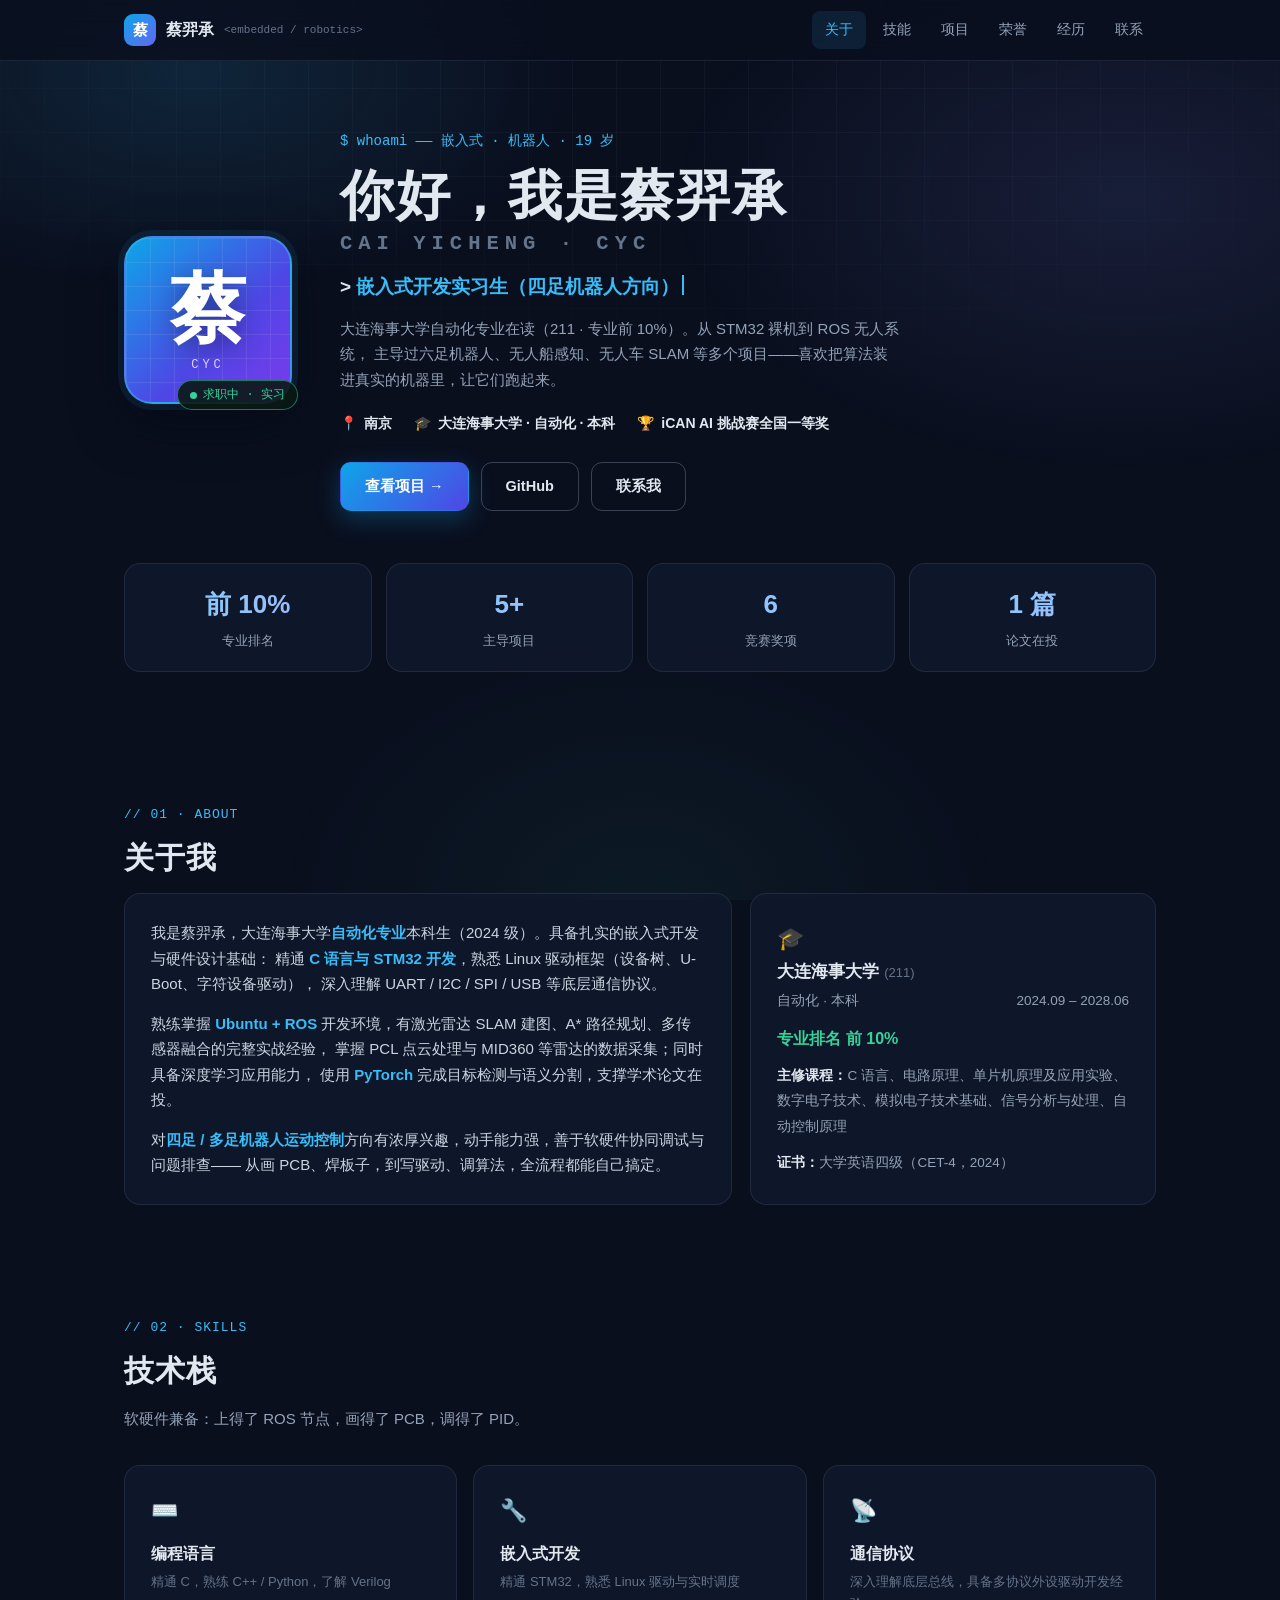
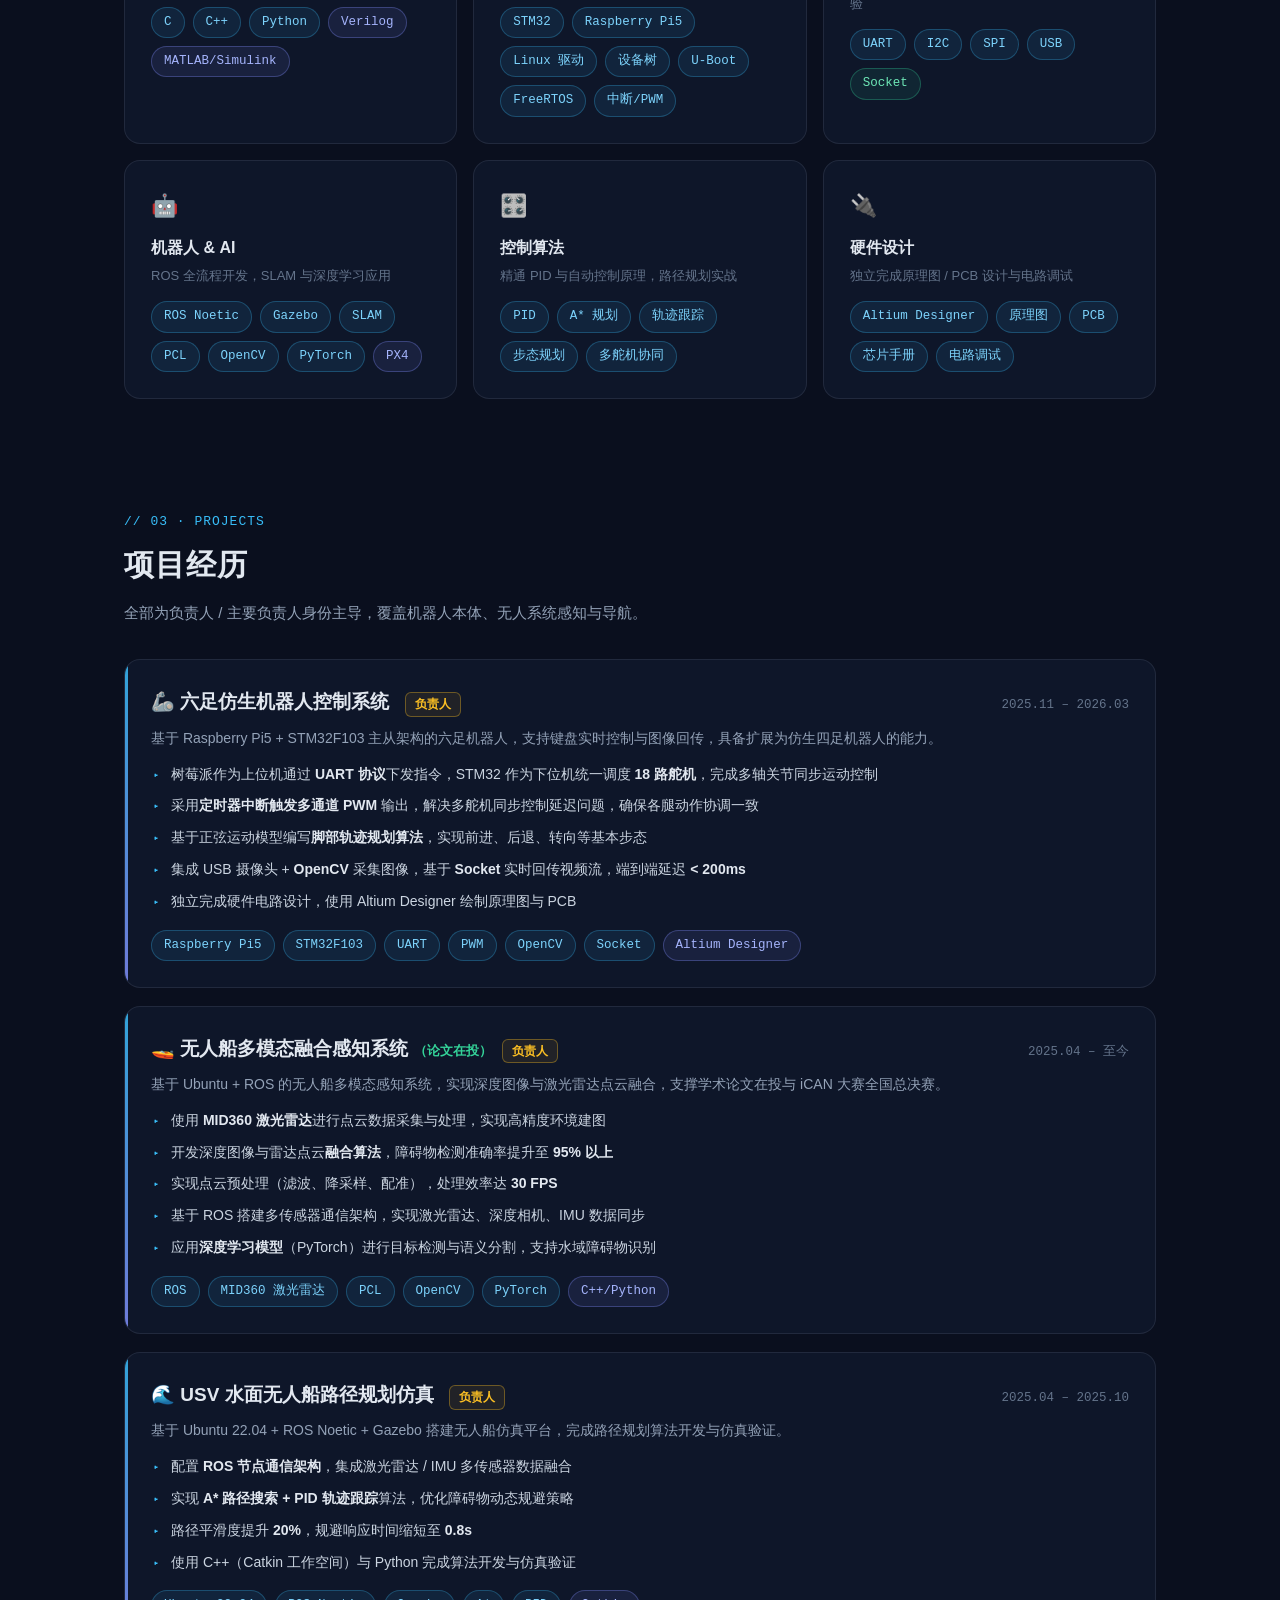
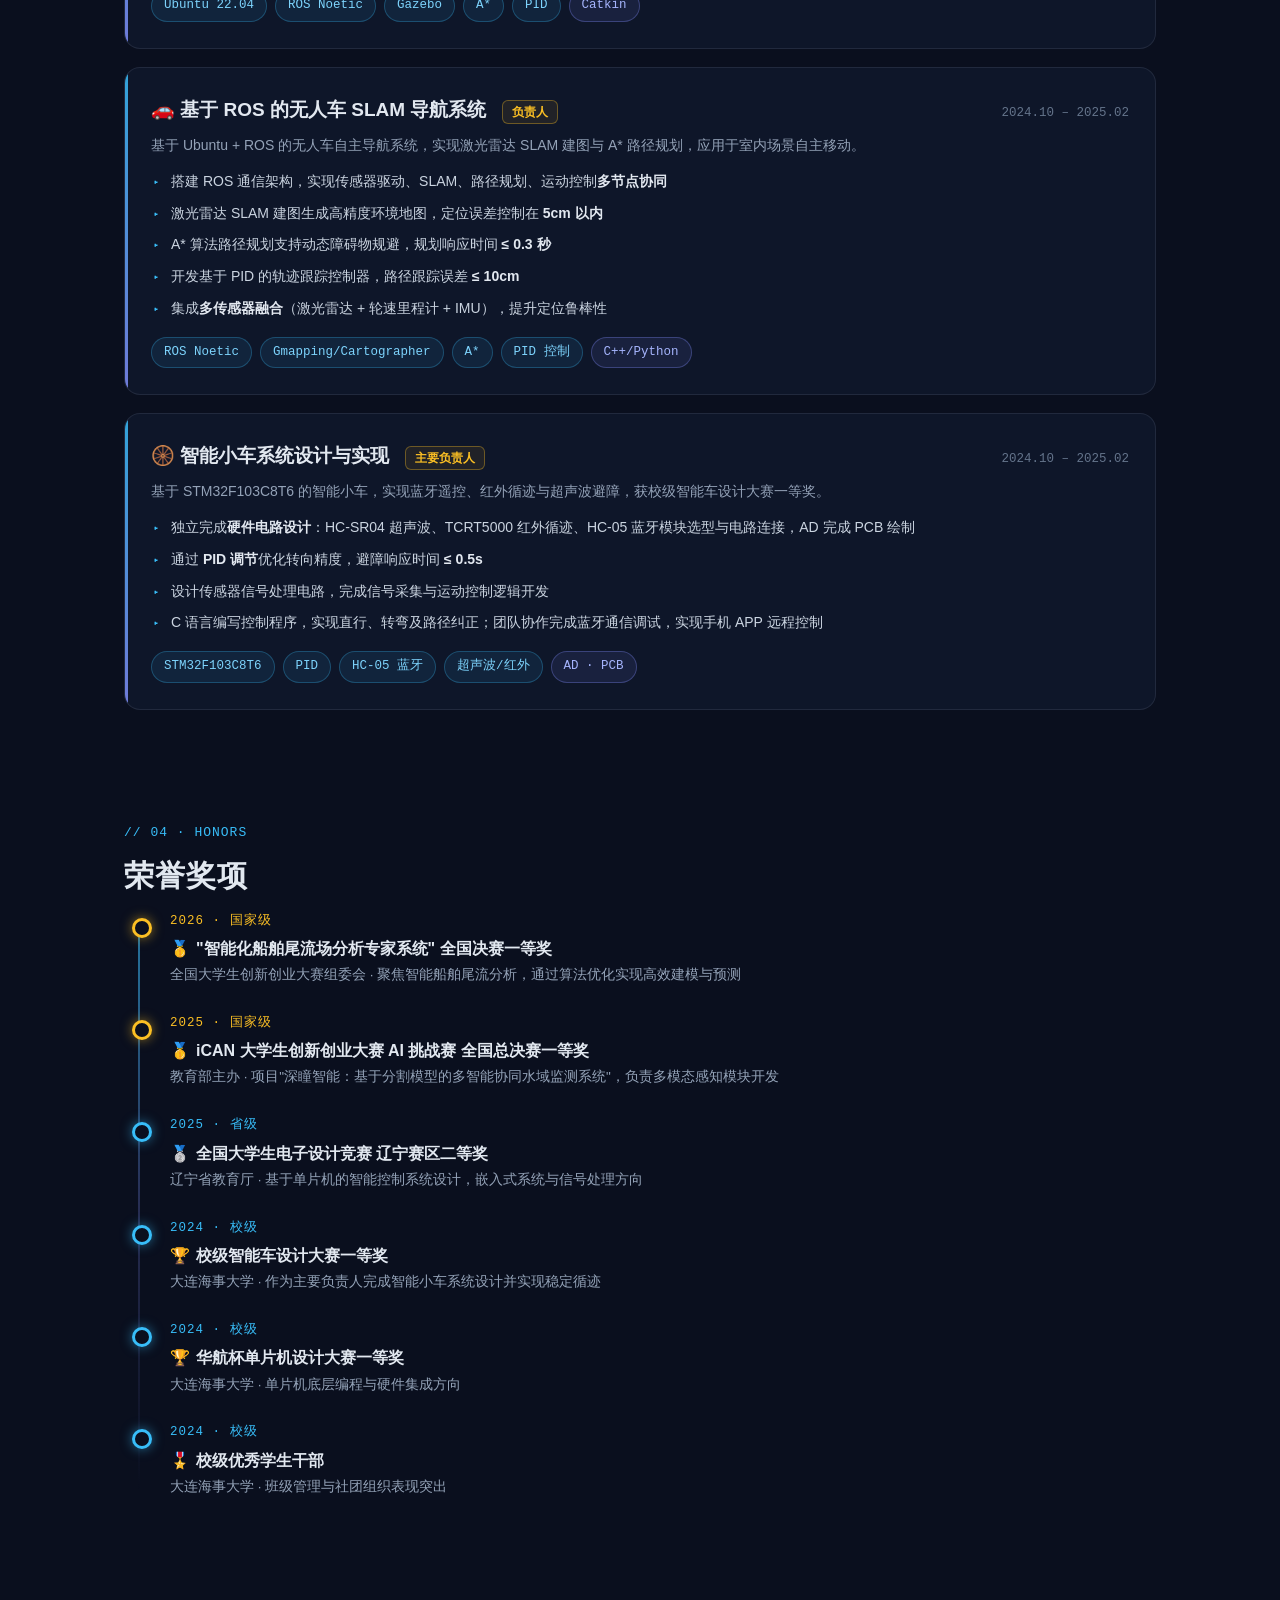
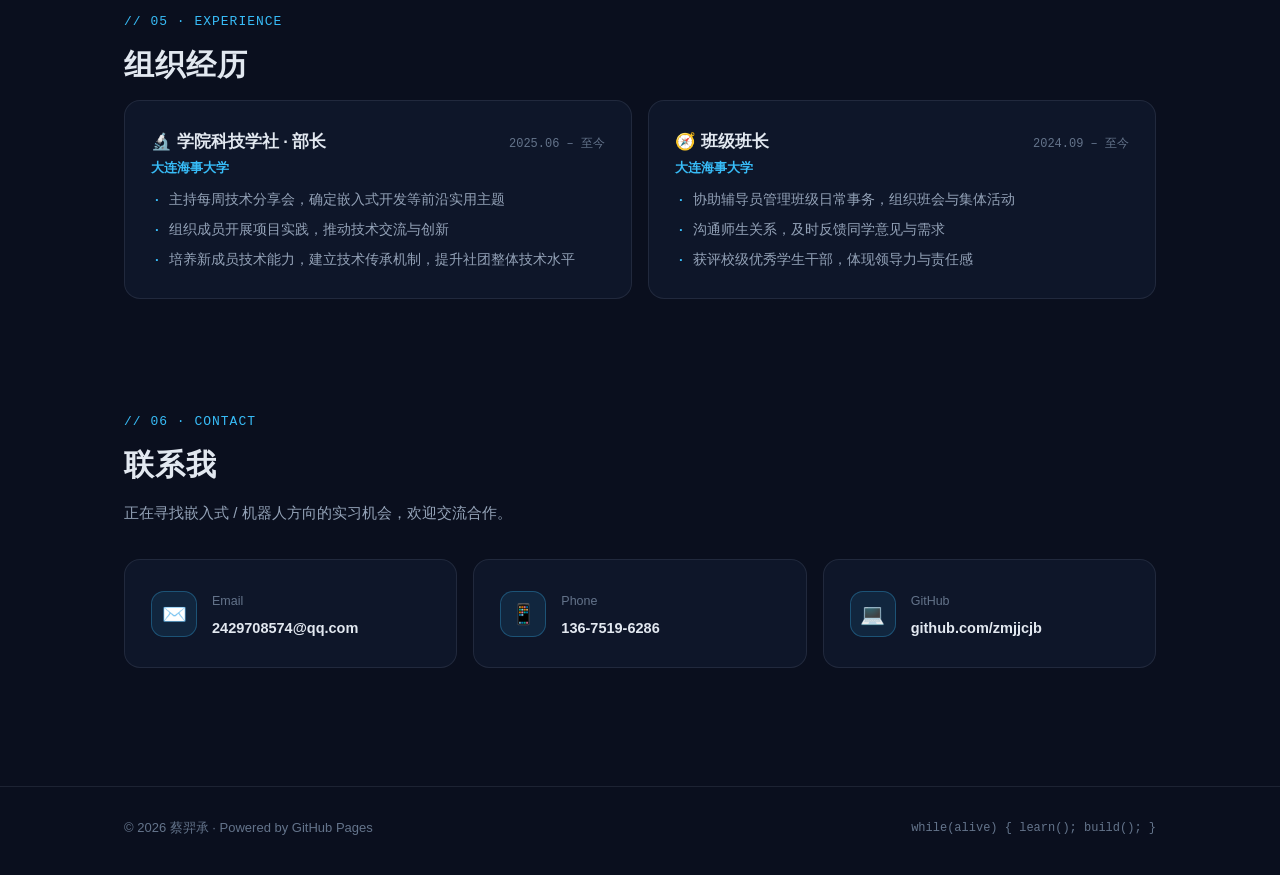
==== commit efc99437: "style: 移除证件照，改用渐变字母牌头像" ====
--- a/index.html
+++ b/index.html
@@ -106,11 +106,23 @@
   #hero { padding-top: 130px; padding-bottom: 40px; }
   .hero-grid { display: flex; align-items: center; gap: 48px; }
   .avatar-box { position: relative; flex: none; }
-  .avatar-box img {
-    width: 168px; height: 168px; border-radius: 28px; object-fit: cover; display: block;
+  .avatar-mono {
+    width: 168px; height: 168px; border-radius: 28px;
+    background: linear-gradient(135deg, #0ea5e9 0%, #4f46e5 60%, #7c3aed 100%);
     border: 2px solid rgba(56,189,248,.5);
     box-shadow: 0 0 0 6px rgba(56,189,248,.08), 0 18px 50px rgba(2,8,20,.6);
-  }
+    display: flex; flex-direction: column; align-items: center; justify-content: center; gap: 2px;
+    position: relative; overflow: hidden;
+  }
+  .avatar-mono::before {
+    content: ""; position: absolute; inset: 0;
+    background-image:
+      linear-gradient(rgba(255,255,255,.08) 1px, transparent 1px),
+      linear-gradient(90deg, rgba(255,255,255,.08) 1px, transparent 1px);
+    background-size: 24px 24px;
+  }
+  .avatar-mono .zi { font-size: 76px; font-weight: 900; color: #fff; line-height: 1.15; text-shadow: 0 6px 24px rgba(0,0,0,.35); }
+  .avatar-mono .sub { position: relative; font-family: var(--mono); font-size: 12px; color: rgba(255,255,255,.78); letter-spacing: 4px; }
   .avatar-dot {
     position: absolute; right: -6px; bottom: -6px;
     background: rgba(10,25,20,.9); border: 1px solid rgba(52,211,153,.5);
@@ -277,7 +289,7 @@
   <div class="wrap">
     <div class="hero-grid">
       <div class="avatar-box reveal">
-        <img src="avatar.jpg" alt="蔡羿承证件照">
+        <div class="avatar-mono"><span class="zi">蔡</span><span class="sub">CYC</span></div>
         <span class="avatar-dot"><i></i>求职中 · 实习</span>
       </div>
       <div class="reveal">
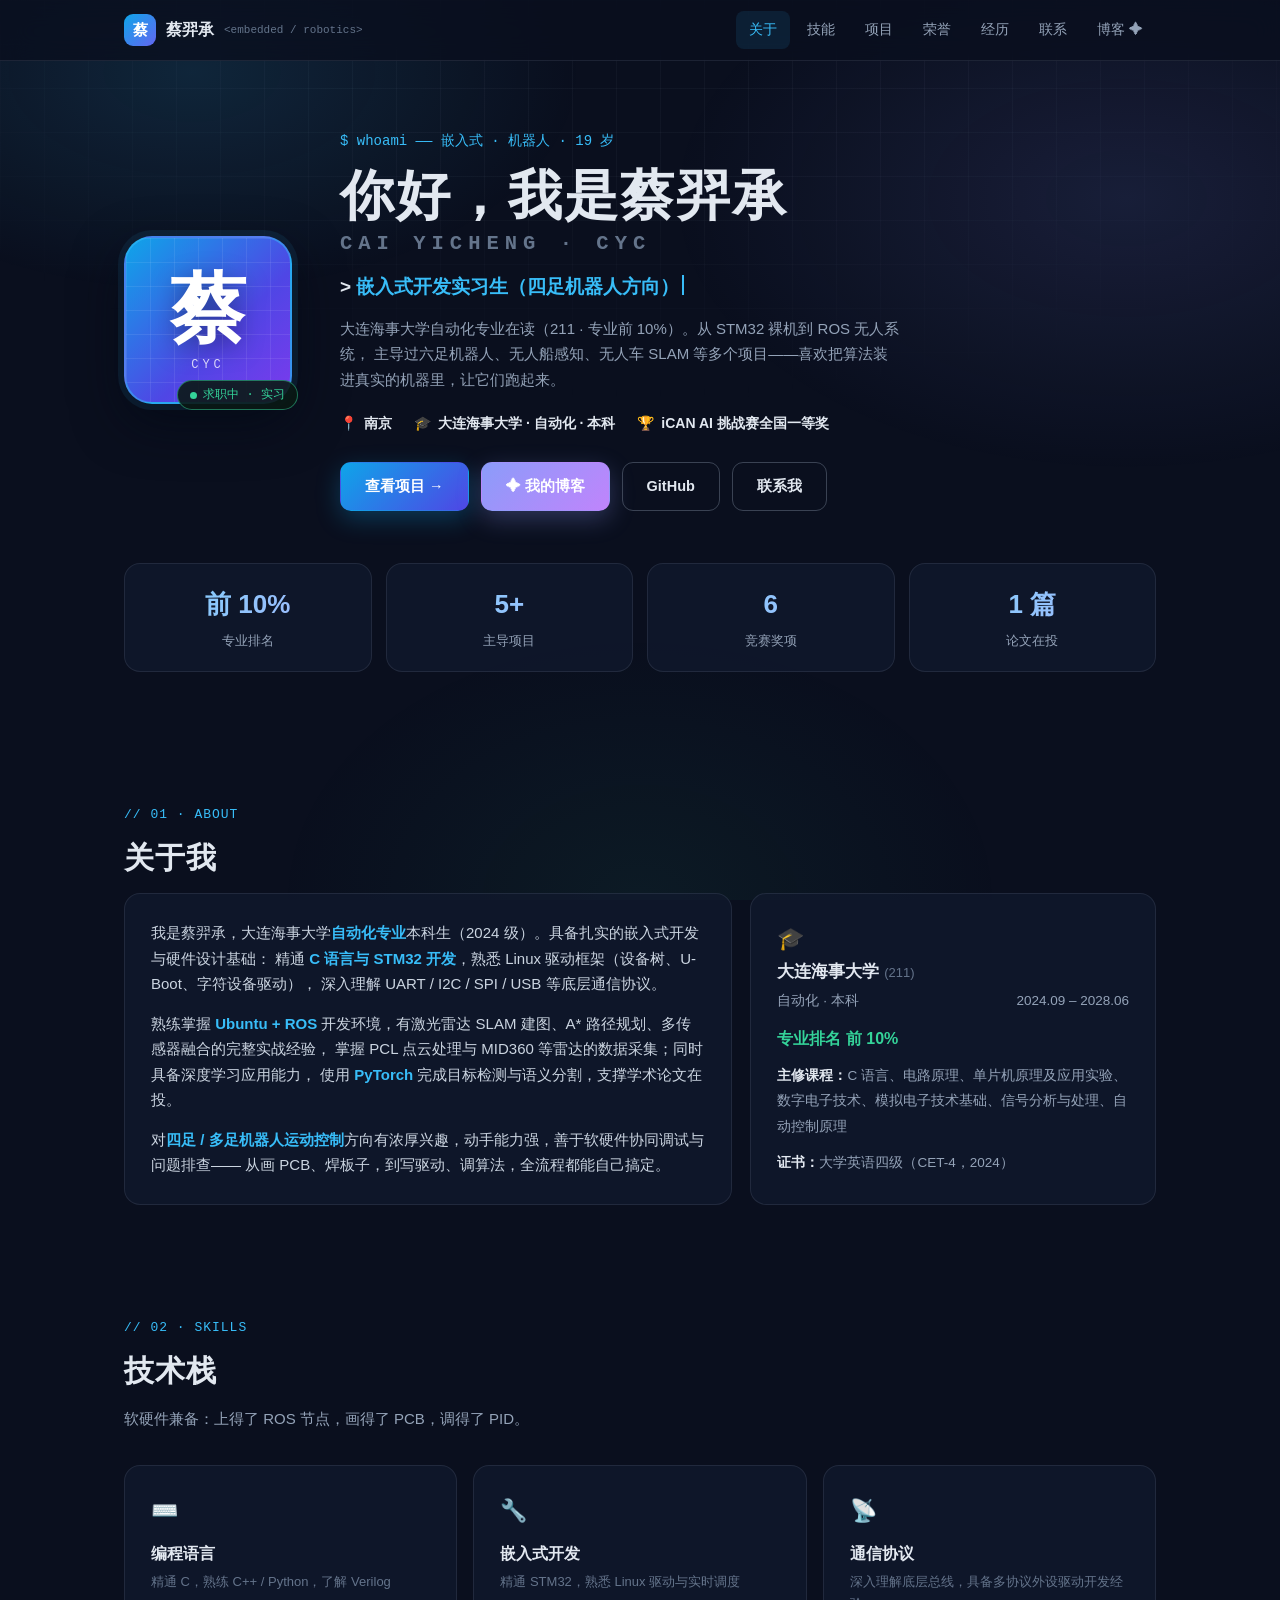
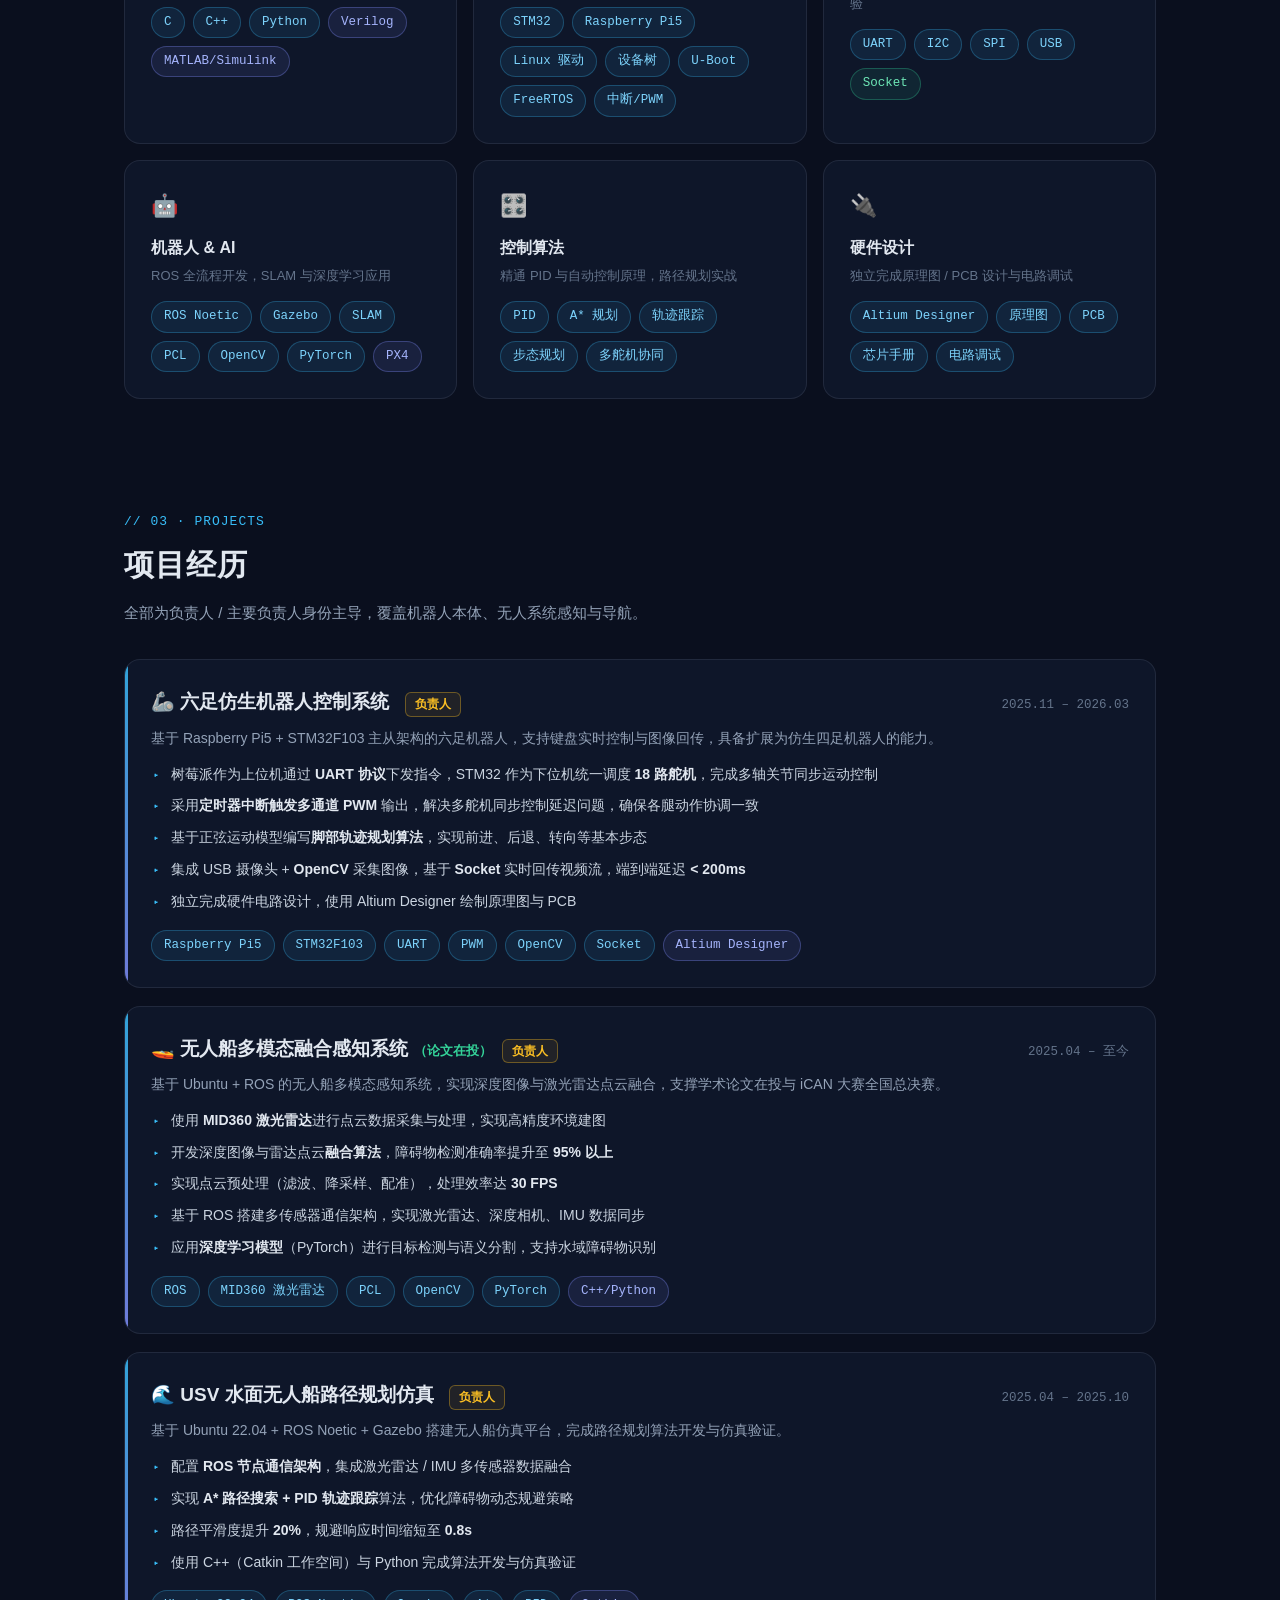
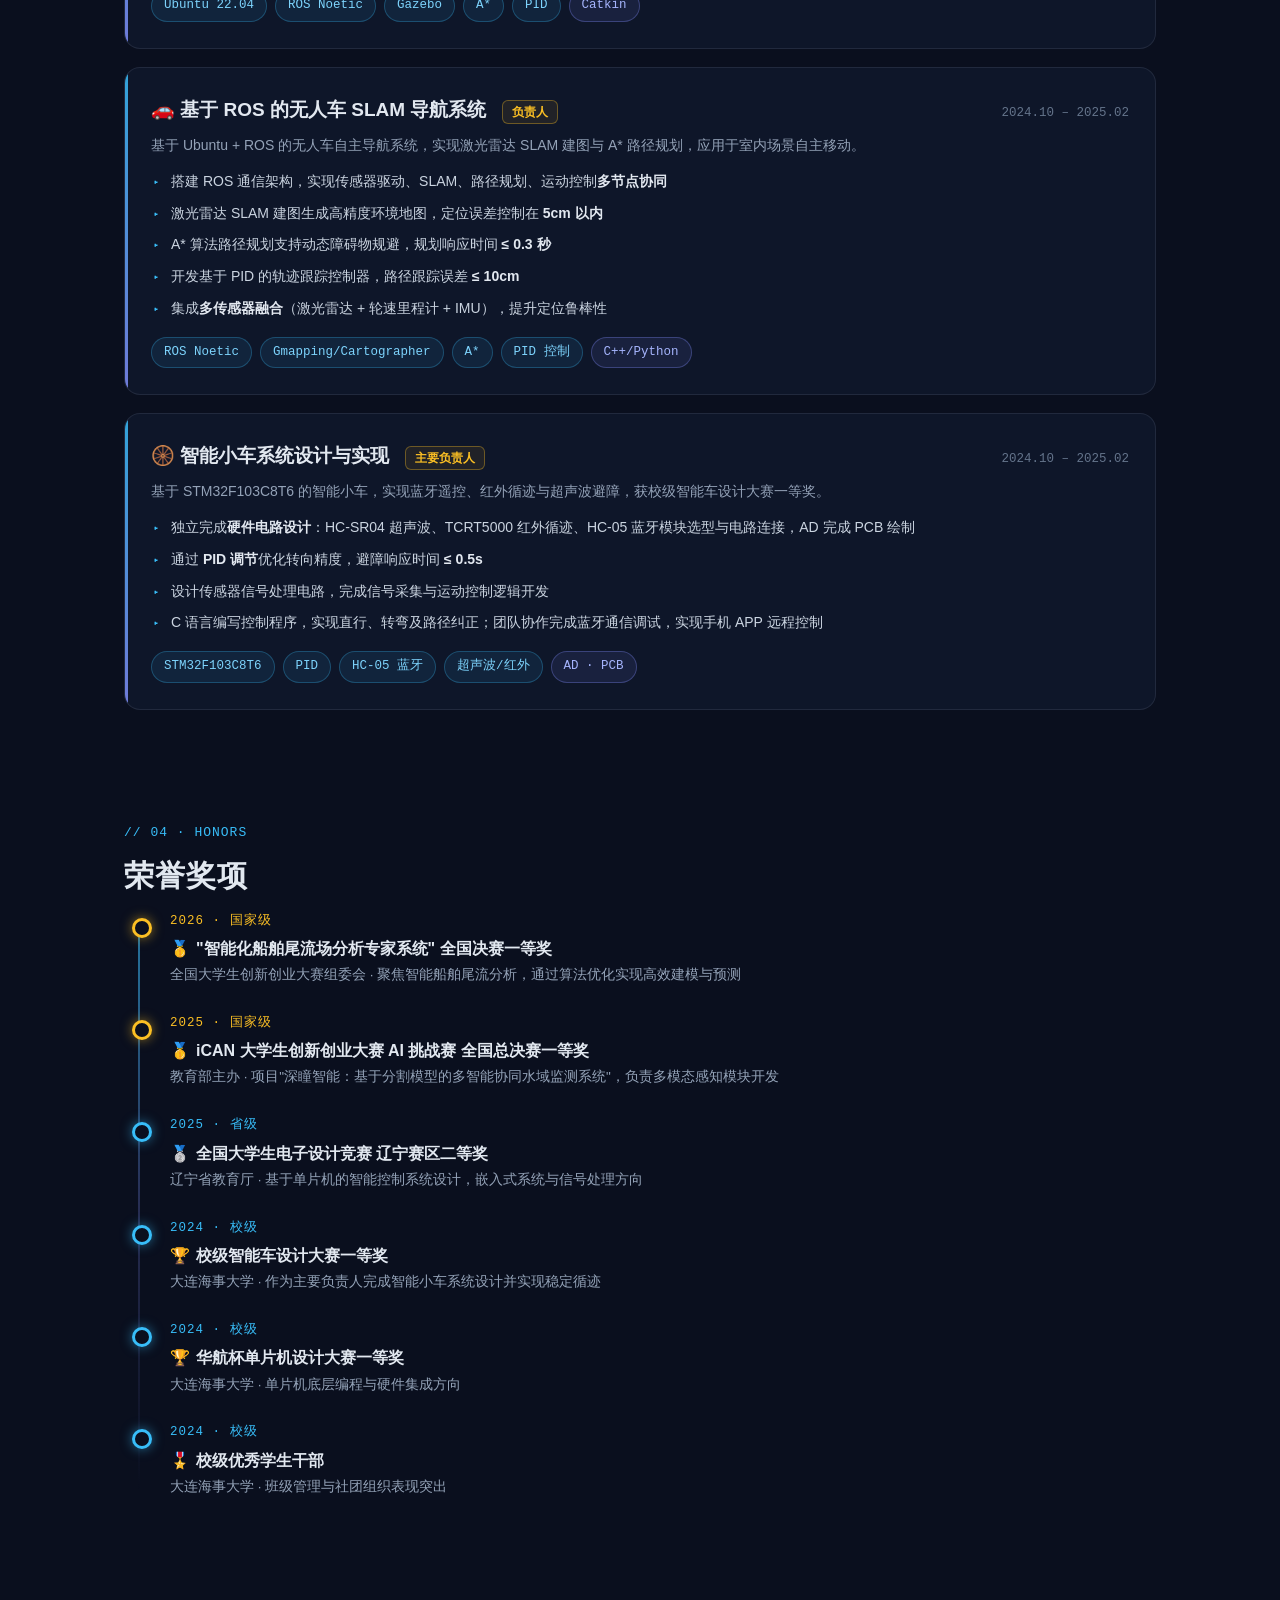
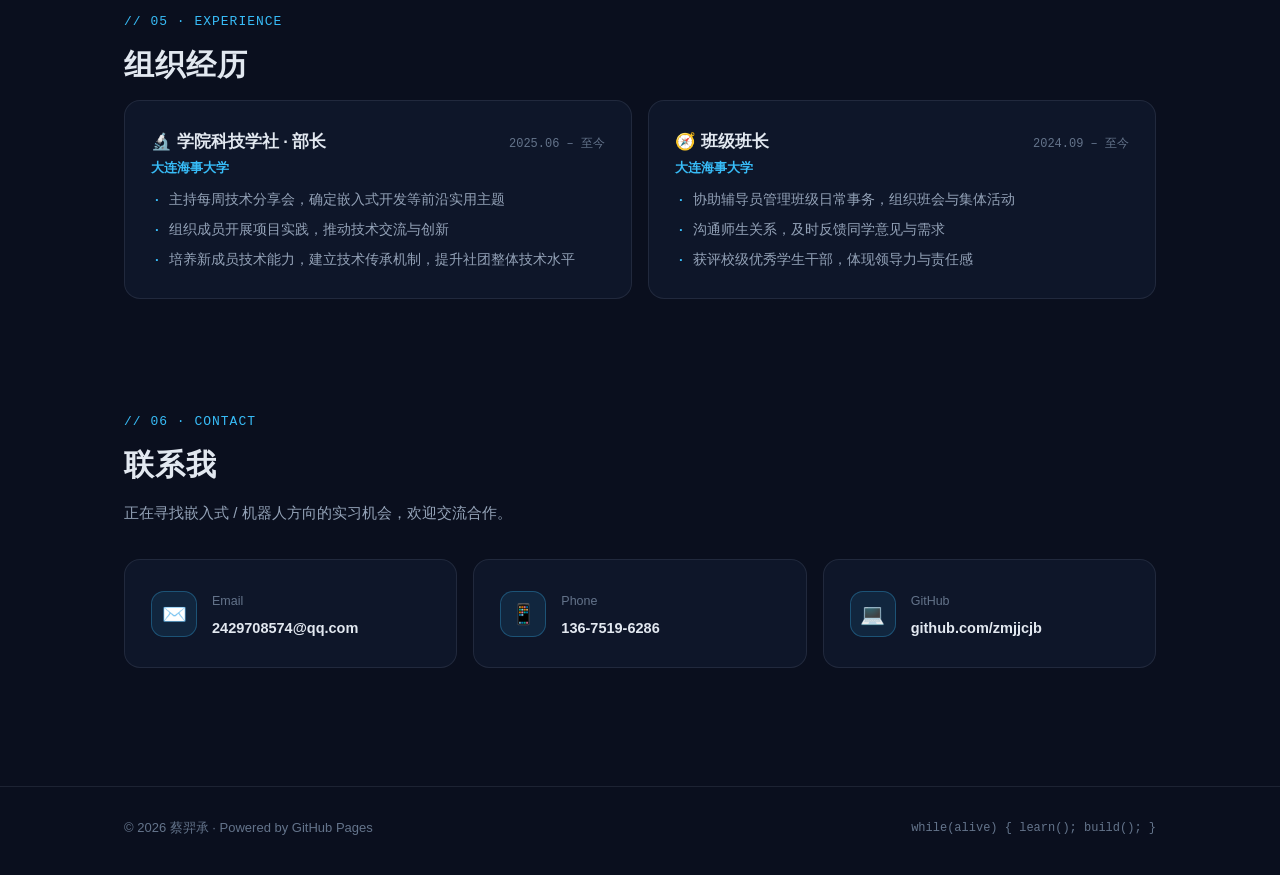
==== commit 216c86c1: "feat: 博客上线（6页面+4文章+毛玻璃双主题）主站加入博客入口" ====
--- a/index.html
+++ b/index.html
@@ -279,6 +279,7 @@
       <a href="#honors">荣誉</a>
       <a href="#exp">经历</a>
       <a href="#contact">联系</a>
+      <a href="/blog/">博客 ✦</a>
     </div>
     <button id="menuBtn" aria-label="菜单">☰</button>
   </div>
@@ -307,6 +308,7 @@
         </div>
         <div class="hero-cta">
           <a class="btn btn-primary" href="#projects">查看项目 →</a>
+          <a class="btn btn-primary" style="background:linear-gradient(135deg,#8b9cf9,#c084fc);box-shadow:0 8px 24px rgba(139,156,249,.28)" href="/blog/">✦ 我的博客</a>
           <a class="btn btn-ghost" href="https://github.com/zmjjcjb" target="_blank" rel="noopener">GitHub</a>
           <a class="btn btn-ghost" href="mailto:2429708574@qq.com">联系我</a>
         </div>
@@ -644,9 +646,12 @@
   }, { threshold: .12 });
   document.querySelectorAll(".reveal").forEach(el => io.observe(el));
 
-  // 导航高亮 + 移动端菜单
+  // 导航高亮 + 移动端菜单（非锚点链接如 /blog/ 跳过高亮）
   const links = document.querySelectorAll(".nav-links a");
-  const secs = [...links].map(a => document.querySelector(a.getAttribute("href")));
+  const secs = [...links].map(a => {
+    const h = a.getAttribute("href");
+    return h && h.startsWith("#") ? document.querySelector(h) : null;
+  });
   window.addEventListener("scroll", () => {
     const y = window.scrollY + 90;
     let idx = 0;
